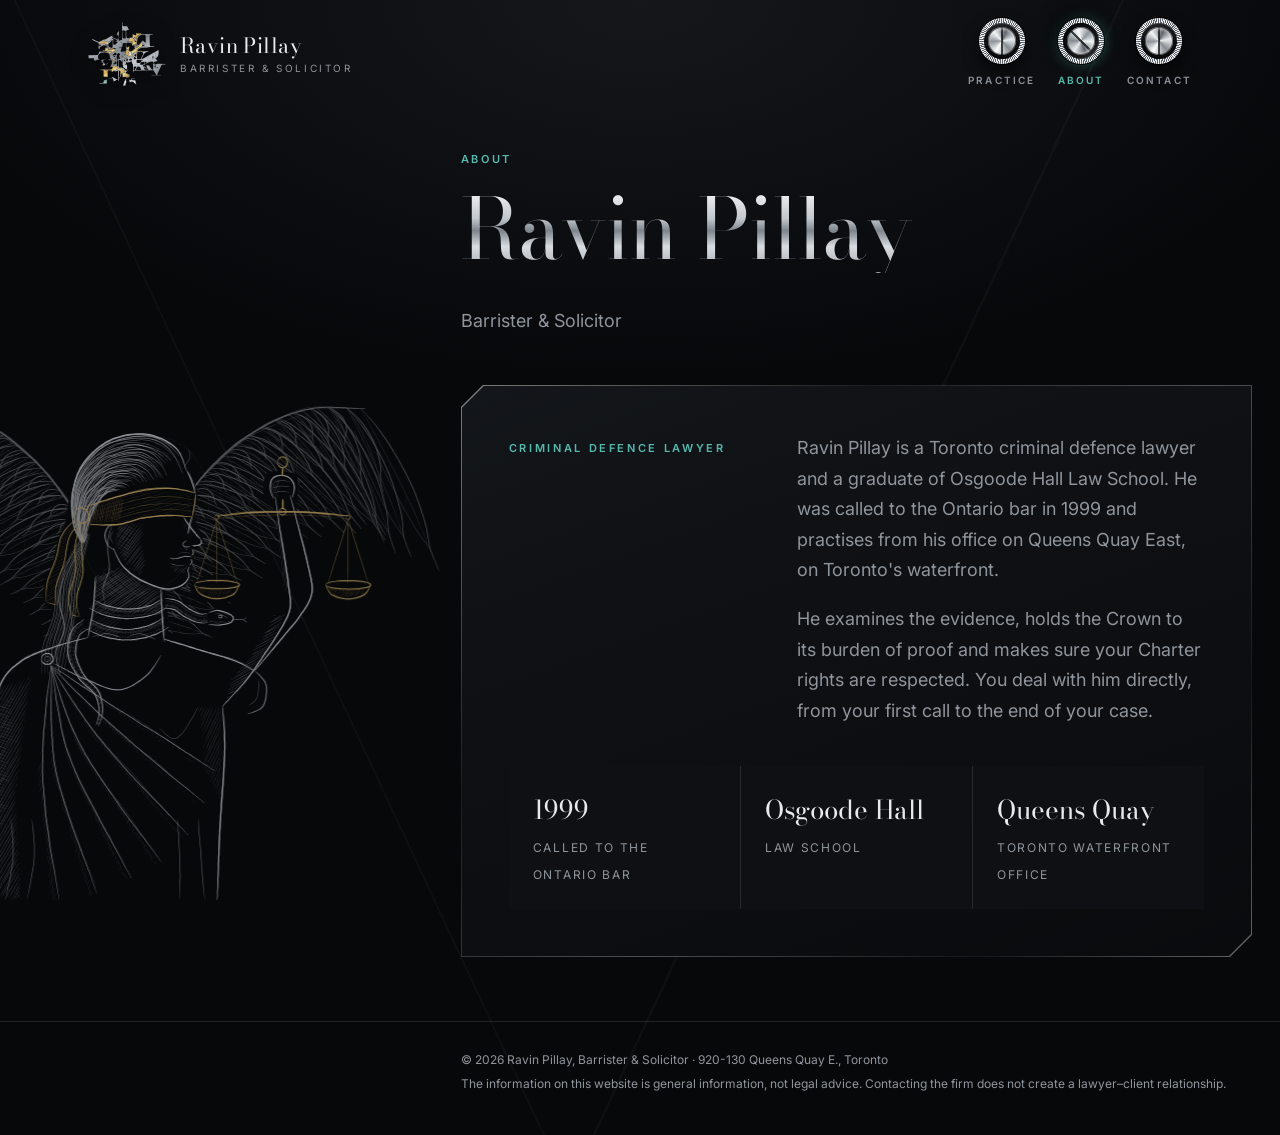
==== about.html @ de275553 "Always draw Lady Justice on arrival; refresh returns to home; no stale pages - Inner pages draw her " ====
<!doctype html>
<html lang="en">
<head>
  <meta charset="utf-8">
  <meta name="viewport" content="width=device-width, initial-scale=1">
  <title>About | Ravin Pillay Law</title>
  <meta name="description" content="Ravin Pillay is a Toronto criminal defence lawyer, called to the Ontario bar in 1999.">
  <meta name="theme-color" content="#07080a">
  <link rel="icon" href="assets/logo.svg" type="image/svg+xml">
  <link rel="preconnect" href="https://fonts.googleapis.com">
  <link rel="preconnect" href="https://fonts.gstatic.com" crossorigin>
  <link href="https://fonts.googleapis.com/css2?family=Bodoni+Moda:opsz,wght@6..96,400;6..96,500&family=Inter:wght@400;500;600&display=swap" rel="stylesheet">
  <link rel="stylesheet" href="assets/styles.css?v=2026-10-30m">
  <script>
    try {
      // Refreshing the browser always brings the visitor back to the home page
      // (a reload we trigger ourselves after the Back button is the exception).
      var nav = performance.getEntriesByType && performance.getEntriesByType('navigation')[0];
      var reloaded = nav ? nav.type === 'reload' : performance.navigation && performance.navigation.type === 1;
      var ours = sessionStorage.getItem('bfReload');
      sessionStorage.removeItem('bfReload');
      if (reloaded && !ours && !/(^|\/)(index\.html)?$/.test(location.pathname)) location.replace('index.html?v=2026-10-30m');
    } catch (e) {}
    // Which kind of page we came from, so Lady Justice knows whether to be re-drawn.
    try {
      var from = sessionStorage.getItem('navFrom');
      if (from) document.documentElement.classList.add('from-' + from);
      sessionStorage.removeItem('navFrom');
    } catch (e) {}
  </script>
</head>
<body>

  <header class="site-header">
    <div class="wrap">
      <a class="brand" href="index.html?v=2026-10-30m" aria-label="Ravin Pillay Law, home">
        <img src="assets/logo.svg" alt="" width="190" height="157">
        <span class="brand-text"><b>Ravin Pillay</b><small>Barrister &amp; Solicitor</small></span>
      </a>
      <nav class="knobs" aria-label="Main">
        <a class="knob" href="practice.html?v=2026-10-30m"><span class="dial" aria-hidden="true"></span><span class="knob-label">Practice</span></a>
        <a class="knob" href="about.html?v=2026-10-30m" aria-current="page"><span class="dial" aria-hidden="true"></span><span class="knob-label">About</span></a>
        <a class="knob" href="contact.html?v=2026-10-30m"><span class="dial" aria-hidden="true"></span><span class="knob-label">Contact</span></a>
      </nav>
    </div>
  </header>

  <div class="lady-side" data-lady-justice="side" aria-hidden="true"><img src="assets/lady-side.webp" alt="" width="1650" height="1500"></div>

  <main class="page">
    <div class="wrap">
      <div class="page-head">
        <p class="label">About</p>
        <h1 class="steel">Ravin Pillay</h1>
        <p class="lead">Barrister &amp; Solicitor</p>
      </div>
      <section class="panel">
        <div class="split">
          <p class="label" style="margin-top: 6px;">Criminal defence lawyer</p>
          <div>
            <p class="lead">Ravin Pillay is a Toronto criminal defence lawyer and a graduate of Osgoode Hall Law School. He was called to the Ontario bar in 1999 and practises from his office on Queens Quay East, on Toronto's waterfront.</p>
            <p class="lead">He examines the evidence, holds the Crown to its burden of proof and makes sure your Charter rights are respected. You deal with him directly, from your first call to the end of your case.</p>
          </div>
        </div>
        <div class="facts">
          <div><b>1999</b><span>Called to the Ontario bar</span></div>
          <div><b>Osgoode Hall</b><span>Law School</span></div>
          <div><b>Queens Quay</b><span>Toronto waterfront office</span></div>
        </div>
      </section>
    </div>
  </main>

  <footer class="site-foot">
    <div class="wrap">
      <p>&copy; 2026 Ravin Pillay, Barrister &amp; Solicitor &middot; 920-130 Queens Quay E., Toronto</p>
      <p>The information on this website is general information, not legal advice. Contacting the firm does not create a lawyer–client relationship.</p>
    </div>
  </footer>

  <script src="assets/site.js?v=2026-10-30m"></script>
  <script src="assets/lady-justice-data.js?v=2026-10-30m"></script>
  <script src="assets/lady-justice.js?v=2026-10-30m"></script>
</body>
</html>
---- assets/styles.css ----
/* Ravin Pillay Law: black glass, brushed steel and gold leaf, after the
   desk and wall pieces in the office. Gold is for metalwork only, never text. */
:root {
  --bg: #07080a;
  --glass: #0e1013;
  --text: #e7e9ec;
  --muted: #8f959c;
  --steel: #c9ced4;
  --line: rgba(201, 206, 212, .14);
  --gold: #d2b06a;
  --teal: #55b9ae;
  --clay: #c4704f;
  --cut: 22px;
  --max: 1160px;
}

* { box-sizing: border-box; }
html { background: var(--bg); }
html { scroll-behavior: smooth; }
body {
  margin: 0;
  min-height: 100vh;
  min-height: 100svh;
  display: flex;
  flex-direction: column;
  background:
    linear-gradient(115deg, transparent 0 62%, rgba(201, 206, 212, .035) 62% 62.15%, transparent 62.15%),
    linear-gradient(65deg, transparent 0 30%, rgba(201, 206, 212, .03) 30% 30.12%, transparent 30.12%),
    radial-gradient(ellipse 80% 60% at 50% 0%, #15171b 0%, var(--bg) 70%) fixed,
    var(--bg);
  color: var(--text);
  font: 400 16px/1.7 "Inter", system-ui, sans-serif;
  -webkit-font-smoothing: antialiased;
}
a { color: inherit; }
img { max-width: 100%; display: block; }
.wrap { max-width: var(--max); margin: 0 auto; padding: 0 28px; }

/* Brushed-steel headings */
.steel {
  font-family: "Bodoni Moda", "Didot", Georgia, serif;
  font-weight: 400;
  line-height: 1.05;
  letter-spacing: -.01em;
  margin: 0 0 .4em;
  background: linear-gradient(180deg, #fbfbfc 0%, #c3c8ce 38%, #7d848c 52%, #d9dde1 70%, #9ea4ab 100%);
  -webkit-background-clip: text;
  background-clip: text;
  color: transparent;
}
.label {
  font-size: 11px;
  font-weight: 600;
  letter-spacing: .24em;
  text-transform: uppercase;
  color: var(--teal);
  margin: 0 0 16px;
}
.muted { color: var(--muted); }

/* ---------- Header: logo left, knob navigation right */
.site-header {
  position: absolute;
  inset: 0 0 auto;
  z-index: 10;
}
.site-header .wrap {
  display: flex;
  align-items: center;
  justify-content: space-between;
  gap: 16px;
  padding-top: 18px;
  padding-bottom: 18px;
}
.brand { display: flex; align-items: center; gap: 14px; text-decoration: none; }
.brand img { height: 64px; width: auto; filter: drop-shadow(0 4px 10px rgba(0, 0, 0, .6)); }
.brand-text { display: flex; flex-direction: column; line-height: 1.2; }
.brand-text b { font-family: "Bodoni Moda", Georgia, serif; font-weight: 400; font-size: 21px; letter-spacing: .02em; }
.brand-text small { font-size: 10px; letter-spacing: .26em; text-transform: uppercase; color: var(--muted); margin-top: 4px; }

.knobs { display: flex; gap: 22px; }
.knob {
  display: flex;
  flex-direction: column;
  align-items: center;
  gap: 8px;
  text-decoration: none;
  -webkit-tap-highlight-color: transparent;
}
/* A machined knob seen from the front: knurled rim, black band, polished face with a cut groove. */
.dial {
  position: relative;
  width: 46px;
  height: 46px;
  border-radius: 50%;
  background: repeating-conic-gradient(#eef0f2 0deg 2.5deg, #5d636a 2.5deg 5deg);
  box-shadow: 0 8px 16px rgba(0, 0, 0, .65), 0 0 0 1px rgba(0, 0, 0, .8), inset 0 0 0 1px rgba(255, 255, 255, .25);
  transform: rotate(0deg);
  transition: transform .55s cubic-bezier(.4, 0, .2, 1), box-shadow .3s;
}
.dial::before {
  content: "";
  position: absolute;
  inset: 5px;
  border-radius: 50%;
  background: radial-gradient(circle at 50% 30%, #2a2d31, #08090a 70%);
  box-shadow: inset 0 1px 1px rgba(255, 255, 255, .2), inset 0 -1px 2px rgba(0, 0, 0, .8);
}
.dial::after {
  content: "";
  position: absolute;
  inset: 9px;
  border-radius: 50%;
  background:
    linear-gradient(90deg, transparent 46%, rgba(0, 0, 0, .7) 46% 54%, transparent 54%),
    conic-gradient(from 210deg, #fafbfc, #8e949a 16%, #f1f3f4 30%, #5f656b 48%, #e9ecee 64%, #858b91 80%, #fafbfc);
  box-shadow: inset 0 0 0 1px rgba(0, 0, 0, .55), inset 0 2px 3px rgba(255, 255, 255, .6);
}
.knob-label {
  font-size: 10px;
  font-weight: 600;
  letter-spacing: .22em;
  text-transform: uppercase;
  color: var(--muted);
  transition: color .3s;
}
/* Knobs always turn clockwise to switch on and back anticlockwise to switch off.
   Hover gives an unselected knob a small clockwise nudge; the selected one stays put. */
@media (hover: hover) {
  .knob:hover .dial { transform: rotate(30deg); }
  .knob:hover .knob-label { color: var(--text); }
}
.knob:focus-visible .dial { transform: rotate(30deg); }
.knob:focus-visible .knob-label { color: var(--text); }
.knob:focus-visible { outline: none; }
.knob:focus-visible .dial { box-shadow: 0 0 0 2px var(--bg), 0 0 0 3px var(--teal); }
.knob[aria-current="page"] .dial,
.knob[aria-current="page"]:hover .dial,
.knob[aria-current="page"]:focus-visible .dial {
  transform: rotate(135deg);
  animation: knob-on .8s cubic-bezier(.4, 0, .2, 1) backwards;
  box-shadow: 0 8px 16px rgba(0, 0, 0, .65), 0 0 0 1px rgba(0, 0, 0, .8), 0 0 14px rgba(85, 185, 174, .45);
}
.knob[aria-current="page"] .knob-label { color: var(--teal); }
/* arriving from a knob click: it was already turned on the previous page */
.knob-arrived .knob[aria-current="page"] .dial { animation: none; }
.knob.turning .dial { transform: rotate(135deg); }
.knob.releasing[aria-current] .dial { transform: rotate(0deg); animation: none; }
@keyframes knob-on { from { transform: rotate(0deg); } }
@media (prefers-reduced-motion: reduce) {
  .dial { transition: none; }
  .knob[aria-current="page"] .dial { animation: none; }
}

/* ---------- Home */
.home-hero {
  position: relative;
  height: 100vh;
  height: 100svh;
  min-height: 560px;
  overflow: hidden;
}
.art {
  position: absolute;
  left: 50%;
  bottom: 0;
  height: min(100%, 105vw);
  aspect-ratio: 1100 / 1000;
  transform: translateX(-55%); /* centre the figure, not the canvas */
  opacity: .9;
  pointer-events: none;
}
.art canvas, .art img { position: absolute; inset: 0; width: 100%; height: 100%; }
/* The rest of the statue continues below the opening view, drawn on scroll. */
.statue-lower { position: relative; overflow: hidden; }
.statue-lower .art-canvas { position: absolute; top: 0; opacity: .9; pointer-events: none; }
.inscription { margin: 0 auto; padding: 96px 24px; max-width: 640px; text-align: center; }
.inscription p {
  margin: 0;
  font-family: "Bodoni Moda", Georgia, serif;
  font-style: italic;
  font-size: 1.15em;
  line-height: 1.45;
  background: linear-gradient(180deg, #fbfbfc 0%, #c3c8ce 40%, #858c94 60%, #dfe2e5 100%);
  -webkit-background-clip: text;
  background-clip: text;
  color: transparent;
}
/* placed on the pedestal panel by the script; appears once the serpent is drawn */
.inscription.placed {
  position: absolute;
  margin: 0;
  padding: 0 5%;
  max-width: none;
  display: flex;
  align-items: center;
  justify-content: center;
  opacity: 0;
  filter: blur(6px);
  transition: opacity 1.8s ease, filter 1.8s ease;
}
.inscription.placed p { font-size: 1em; }
.inscription.shown { opacity: 1; filter: none; }
.home-foot {
  position: absolute;
  inset: auto 0 0;
  z-index: 2;
}
.home-foot .wrap {
  display: flex;
  justify-content: space-between;
  align-items: flex-end;
  gap: 16px;
  padding-bottom: 32px;
  font-size: 13px;
  color: var(--muted);
}
.home-foot .label { margin: 0; }
.home-foot a { text-decoration: none; border-bottom: 1px solid var(--clay); padding-bottom: 2px; color: var(--text); }

/* ---------- Inner pages */
/* Inner pages fill the screen: content centred in the space, footer at the bottom. */
.page {
  flex: 1;
  display: flex;
  flex-direction: column;
  justify-content: center;
  padding: 150px 0 64px;
}
.page > .wrap { width: 100%; }
.page-head { margin-bottom: 48px; max-width: 720px; }
.page-head h1 { font-size: clamp(44px, 7vw, 84px); }

/* Black-glass panel with chamfered corners, like the desk's angled faces */
.panel {
  position: relative;
  padding: 48px;
  background: linear-gradient(135deg, rgba(240, 242, 244, .5), rgba(120, 126, 133, .18) 30%, rgba(210, 214, 219, .35) 55%, rgba(110, 116, 123, .15) 80%, rgba(240, 242, 244, .4));
  clip-path: polygon(var(--cut) 0, 100% 0, 100% calc(100% - var(--cut)), calc(100% - var(--cut)) 100%, 0 100%, 0 var(--cut));
}
.panel::before {
  content: "";
  position: absolute;
  inset: 1px;
  background: linear-gradient(160deg, #13161a, var(--glass) 40%, #0a0b0d);
  clip-path: inherit;
}
.panel > * { position: relative; }
.panel + .panel { margin-top: 24px; }

.split { display: grid; grid-template-columns: 4fr 7fr; gap: 56px; }
.lead { font-size: 18px; color: var(--muted); margin: 0 0 1em; }
.lead:last-child { margin-bottom: 0; }

/* gold-leaf facet marker (decoration only) */
.facet { width: 10px; height: 10px; flex: none; background: linear-gradient(135deg, #f1dca3, var(--gold) 50%, #8f7136); clip-path: polygon(50% 0, 100% 50%, 50% 100%, 0 50%); }

.charges { list-style: none; margin: 0; padding: 0; display: grid; grid-template-columns: 1fr 1fr; column-gap: 48px; }
.charges li {
  display: flex;
  align-items: center;
  gap: 18px;
  padding: 20px 0;
  border-bottom: 1px solid var(--line);
  font-family: "Bodoni Moda", Georgia, serif;
  font-size: 24px;
}

.facts { display: grid; grid-template-columns: repeat(3, 1fr); gap: 1px; background: var(--line); margin-top: 40px; }
.facts div { background: var(--glass); padding: 22px 24px; }
.facts b { display: block; font-family: "Bodoni Moda", Georgia, serif; font-weight: 400; font-size: 26px; }
.facts span { font-size: 12px; letter-spacing: .14em; text-transform: uppercase; color: var(--muted); }

.contact-grid { display: grid; grid-template-columns: 1fr 1fr; gap: 1px; background: var(--line); }
.contact-grid > div { background: var(--glass); padding: 26px 28px; }
.contact-grid small { display: block; font-size: 11px; font-weight: 600; letter-spacing: .22em; text-transform: uppercase; color: var(--teal); margin-bottom: 6px; }
.contact-grid a { text-decoration: none; }
.contact-grid a:hover { color: var(--teal); }
.contact-grid .big { font-family: "Bodoni Moda", Georgia, serif; font-size: 26px; }
.note { margin-top: 28px; font-size: 14px; color: var(--muted); display: flex; gap: 14px; align-items: center; }
.note::before { content: ""; width: 28px; height: 1px; background: var(--clay); flex: none; }

.site-foot { border-top: 1px solid var(--line); padding: 28px 0 36px; font-size: 12px; color: var(--muted); }
.site-foot p { margin: 0 0 4px; }

@media (max-width: 860px) {
  .split, .contact-grid { grid-template-columns: 1fr; gap: 1px; }
  .split { gap: 28px; }
  .facts { grid-template-columns: 1fr; }
}
@media (max-width: 640px) {
  .wrap { padding: 0 16px; }
  .site-header .wrap { padding-top: 12px; padding-bottom: 12px; }
  .brand img { height: 48px; }
  .brand-text { display: none; }
  .knobs { gap: 14px; }
  .dial { width: 40px; height: 40px; }
  .knob-label { font-size: 9px; letter-spacing: .16em; }
  .art { height: min(100%, 160vw); }
  .home-foot .wrap { flex-direction: column; align-items: flex-start; padding-bottom: 24px; }
  .page { padding: 120px 0 48px; }
  .panel { padding: 28px 22px; }
  .charges { grid-template-columns: 1fr; }
  .charges li { font-size: 21px; padding: 16px 0; }
  .contact-grid .big { font-size: 18px; overflow-wrap: anywhere; }
}

/* ---------- Lady Justice on the inner pages: in her own column on the left,
   turned to face the content. Sized so she never slips behind the content:
   about a quarter of her drawing (the far wing) runs off the left edge. */
.lady-side {
  --h: min(88vh, 42vw);
  position: fixed;
  bottom: 0;
  left: calc(var(--h) * -0.26);
  height: var(--h);
  aspect-ratio: 1100 / 1000;
  transform: scaleX(-1);
  opacity: .7;
  pointer-events: none;
  z-index: 0;
}
.lady-side img, .lady-side canvas { position: absolute; inset: 0; width: 100%; height: 100%; max-width: none; }
.lady-side.sketching img { visibility: hidden; }
.page, .site-foot { position: relative; z-index: 1; }
@media (min-width: 700px) {
  .page > .wrap { width: auto; margin-left: max(36vw, 290px); max-width: 860px; padding-left: 0; padding-right: 28px; }
  .site-foot .wrap { margin-left: max(36vw, 290px); padding-left: 0; }
}
@media (min-width: 700px) and (max-width: 999px) {
  .lady-side { --h: min(70vh, 48vw); }
  .page > .wrap { margin-left: 37vw; }
  .site-foot .wrap { margin-left: 37vw; }
}
@media (max-width: 699px) {
  /* phones: she stands above the content instead of beside it */
  .lady-side { --h: 36vh; position: absolute; top: 70px; bottom: auto; left: 50%; transform: translateX(-50%) scaleX(-1); }
  .page { padding-top: calc(36vh + 70px); }
}

/* ---------- Page transitions
   The only motion between pages is Lady Justice: assets/site.js un-draws her on
   the page being left and the next page draws her afresh in her new place. */
/* her lower half (home page) fades while the top half un-draws */
.leaving .statue-lower { opacity: 0; transition: opacity .35s ease; }
/* the figure while she un-draws before a page change (drawn by assets/lady-justice.js) */
.turn-canvas { position: fixed; inset: 0; width: 100%; height: 100%; z-index: 6; pointer-events: none; }
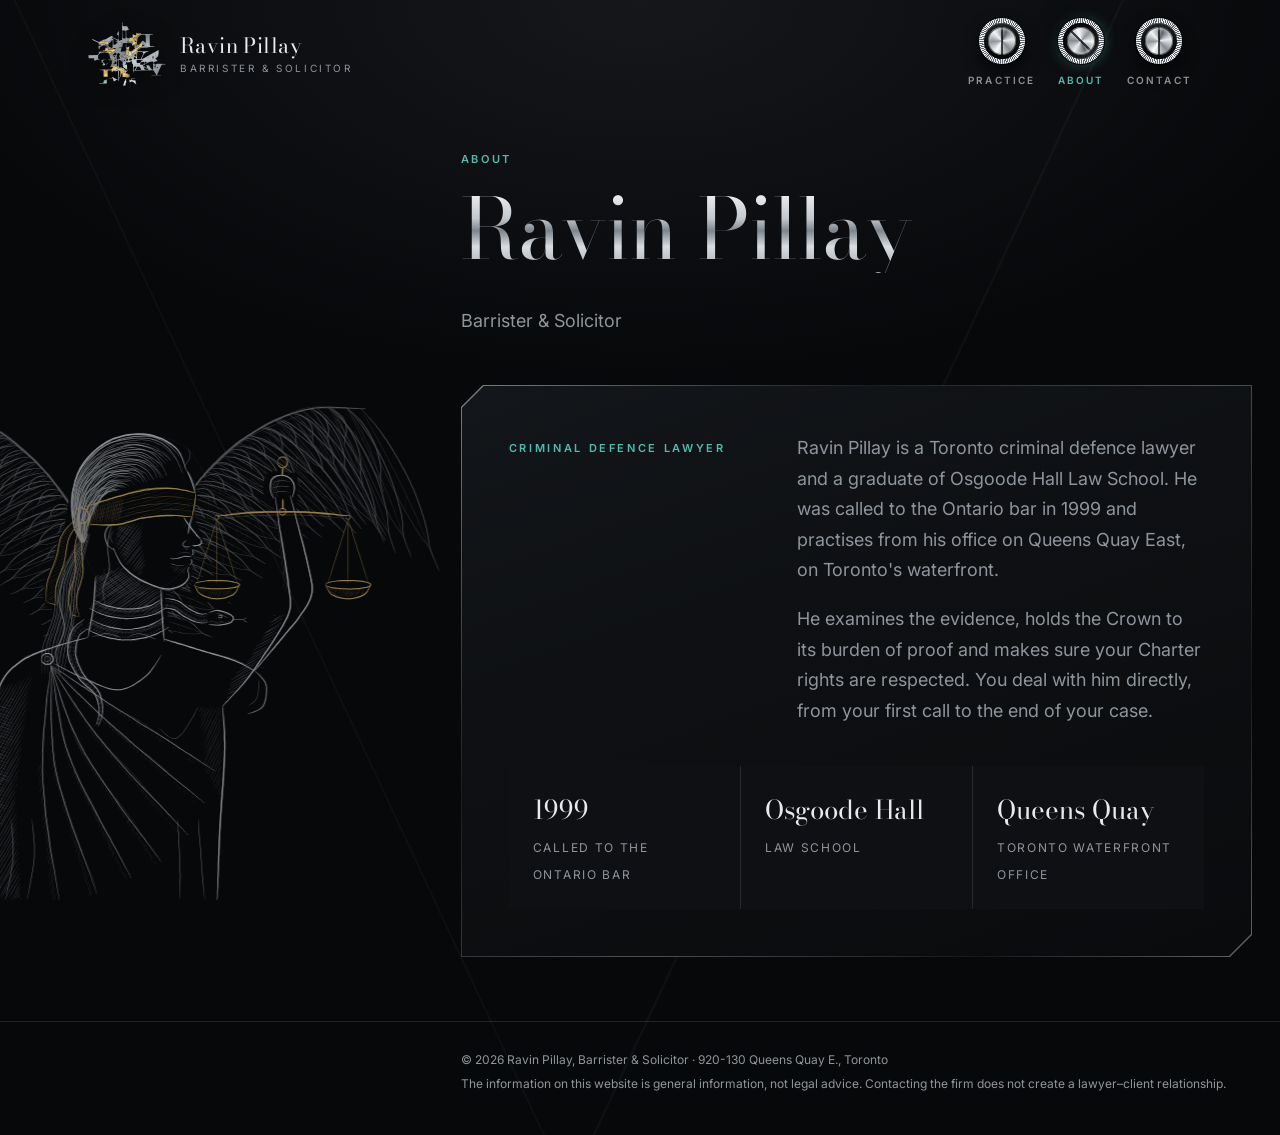
==== commit f6fcd036: "Type and un-type the text on the info pages Practice, About and Contact now type their text in when " ====
--- a/about.html
+++ b/about.html
@@ -10,7 +10,7 @@
   <link rel="preconnect" href="https://fonts.googleapis.com">
   <link rel="preconnect" href="https://fonts.gstatic.com" crossorigin>
   <link href="https://fonts.googleapis.com/css2?family=Bodoni+Moda:opsz,wght@6..96,400;6..96,500&family=Inter:wght@400;500;600&display=swap" rel="stylesheet">
-  <link rel="stylesheet" href="assets/styles.css?v=2026-10-30m">
+  <link rel="stylesheet" href="assets/styles.css?v=2026-10-30n">
   <script>
     try {
       // Refreshing the browser always brings the visitor back to the home page
@@ -19,8 +19,11 @@
       var reloaded = nav ? nav.type === 'reload' : performance.navigation && performance.navigation.type === 1;
       var ours = sessionStorage.getItem('bfReload');
       sessionStorage.removeItem('bfReload');
-      if (reloaded && !ours && !/(^|\/)(index\.html)?$/.test(location.pathname)) location.replace('index.html?v=2026-10-30m');
+      if (reloaded && !ours && !/(^|\/)(index\.html)?$/.test(location.pathname)) location.replace('index.html?v=2026-10-30n');
     } catch (e) {}
+    // Info pages: keep the text hidden until assets/type.js types it in.
+    if (!/is-home/.test(document.documentElement.className) && !matchMedia('(prefers-reduced-motion: reduce)').matches)
+      document.documentElement.classList.add('typing');
     // Which kind of page we came from, so Lady Justice knows whether to be re-drawn.
     try {
       var from = sessionStorage.getItem('navFrom');
@@ -33,14 +36,14 @@
 
   <header class="site-header">
     <div class="wrap">
-      <a class="brand" href="index.html?v=2026-10-30m" aria-label="Ravin Pillay Law, home">
+      <a class="brand" href="index.html?v=2026-10-30n" aria-label="Ravin Pillay Law, home">
         <img src="assets/logo.svg" alt="" width="190" height="157">
         <span class="brand-text"><b>Ravin Pillay</b><small>Barrister &amp; Solicitor</small></span>
       </a>
       <nav class="knobs" aria-label="Main">
-        <a class="knob" href="practice.html?v=2026-10-30m"><span class="dial" aria-hidden="true"></span><span class="knob-label">Practice</span></a>
-        <a class="knob" href="about.html?v=2026-10-30m" aria-current="page"><span class="dial" aria-hidden="true"></span><span class="knob-label">About</span></a>
-        <a class="knob" href="contact.html?v=2026-10-30m"><span class="dial" aria-hidden="true"></span><span class="knob-label">Contact</span></a>
+        <a class="knob" href="practice.html?v=2026-10-30n"><span class="dial" aria-hidden="true"></span><span class="knob-label">Practice</span></a>
+        <a class="knob" href="about.html?v=2026-10-30n" aria-current="page"><span class="dial" aria-hidden="true"></span><span class="knob-label">About</span></a>
+        <a class="knob" href="contact.html?v=2026-10-30n"><span class="dial" aria-hidden="true"></span><span class="knob-label">Contact</span></a>
       </nav>
     </div>
   </header>
@@ -78,8 +81,9 @@
     </div>
   </footer>
 
-  <script src="assets/site.js?v=2026-10-30m"></script>
-  <script src="assets/lady-justice-data.js?v=2026-10-30m"></script>
-  <script src="assets/lady-justice.js?v=2026-10-30m"></script>
+  <script src="assets/site.js?v=2026-10-30n"></script>
+  <script src="assets/type.js?v=2026-10-30n"></script>
+  <script src="assets/lady-justice-data.js?v=2026-10-30n"></script>
+  <script src="assets/lady-justice.js?v=2026-10-30n"></script>
 </body>
 </html>
--- a/assets/styles.css
+++ b/assets/styles.css
@@ -346,3 +346,9 @@
 /* the figure while she un-draws before a page change (drawn by assets/lady-justice.js) */
 .turn-canvas { position: fixed; inset: 0; width: 100%; height: 100%; z-index: 6; pointer-events: none; }
 
+
+/* ---------- Info pages: text types in and out (assets/type.js) */
+.type-ghost { visibility: hidden; }
+/* hidden until the script has prepared the typing; shown anyway if it never runs */
+.typing .page, .typing .site-foot { visibility: hidden; animation: show-anyway 0s 1.5s forwards; }
+@keyframes show-anyway { to { visibility: visible; } }
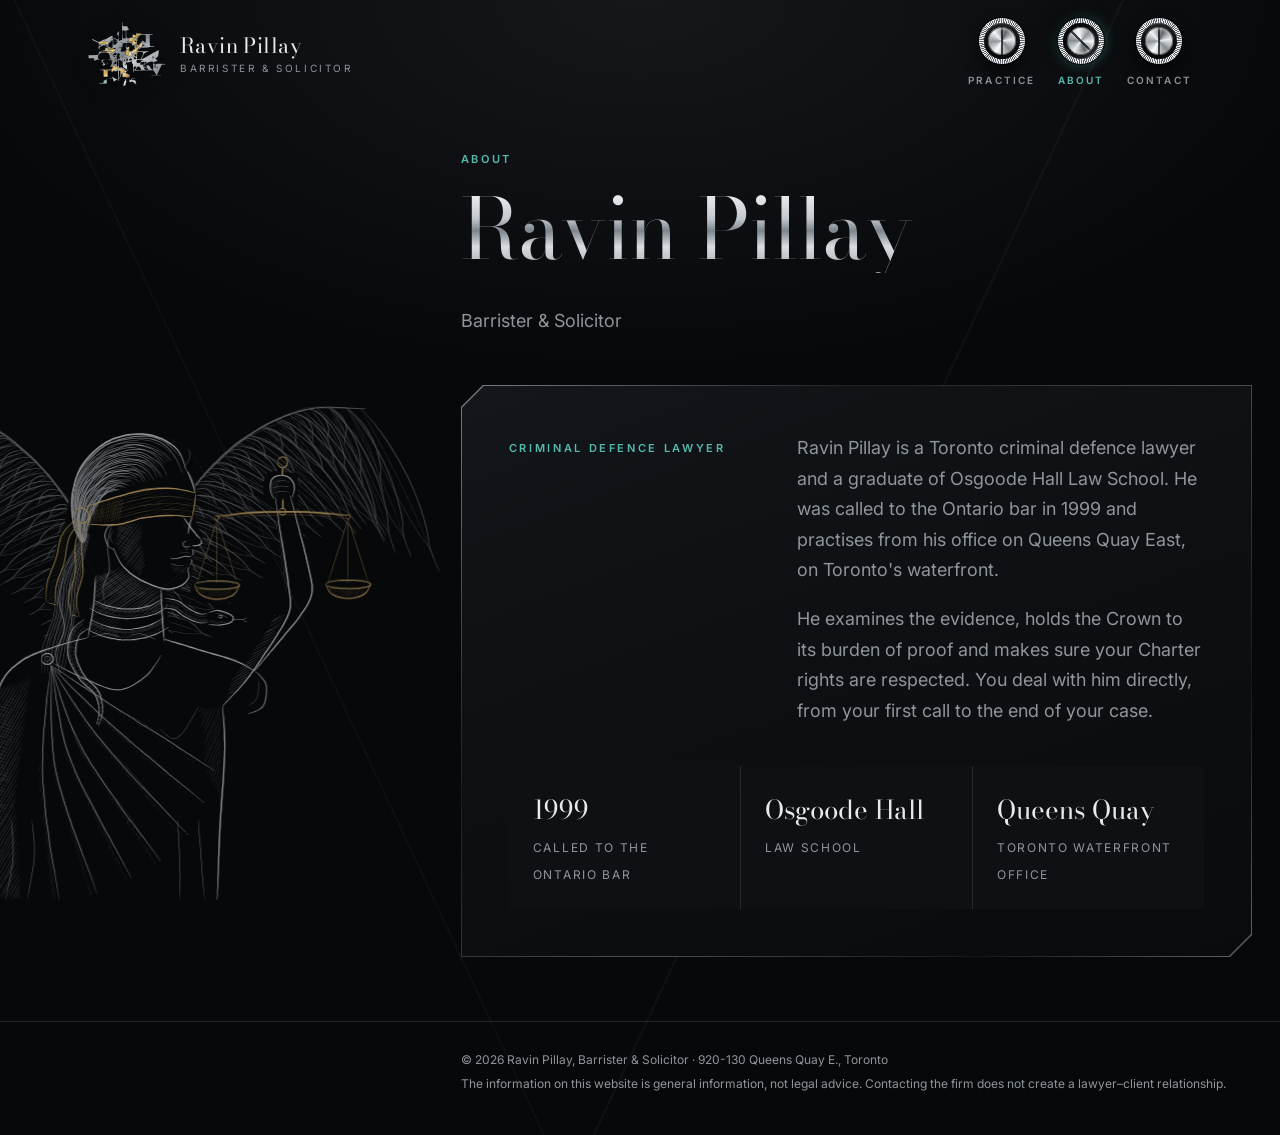
==== commit f9a30f15: "Change the pedestal inscription to Actus non facit reum nisi mens sit rea Co-Authored-By: Claude Opu" ====
--- a/about.html
+++ b/about.html
@@ -10,7 +10,7 @@
   <link rel="preconnect" href="https://fonts.googleapis.com">
   <link rel="preconnect" href="https://fonts.gstatic.com" crossorigin>
   <link href="https://fonts.googleapis.com/css2?family=Bodoni+Moda:opsz,wght@6..96,400;6..96,500&family=Inter:wght@400;500;600&display=swap" rel="stylesheet">
-  <link rel="stylesheet" href="assets/styles.css?v=2026-10-30n">
+  <link rel="stylesheet" href="assets/styles.css?v=2026-10-30p">
   <script>
     try {
       // Refreshing the browser always brings the visitor back to the home page
@@ -19,7 +19,7 @@
       var reloaded = nav ? nav.type === 'reload' : performance.navigation && performance.navigation.type === 1;
       var ours = sessionStorage.getItem('bfReload');
       sessionStorage.removeItem('bfReload');
-      if (reloaded && !ours && !/(^|\/)(index\.html)?$/.test(location.pathname)) location.replace('index.html?v=2026-10-30n');
+      if (reloaded && !ours && !/(^|\/)(index\.html)?$/.test(location.pathname)) location.replace('index.html?v=2026-10-30p');
     } catch (e) {}
     // Info pages: keep the text hidden until assets/type.js types it in.
     if (!/is-home/.test(document.documentElement.className) && !matchMedia('(prefers-reduced-motion: reduce)').matches)
@@ -36,14 +36,14 @@
 
   <header class="site-header">
     <div class="wrap">
-      <a class="brand" href="index.html?v=2026-10-30n" aria-label="Ravin Pillay Law, home">
+      <a class="brand" href="index.html?v=2026-10-30p" aria-label="Ravin Pillay Law, home">
         <img src="assets/logo.svg" alt="" width="190" height="157">
         <span class="brand-text"><b>Ravin Pillay</b><small>Barrister &amp; Solicitor</small></span>
       </a>
       <nav class="knobs" aria-label="Main">
-        <a class="knob" href="practice.html?v=2026-10-30n"><span class="dial" aria-hidden="true"></span><span class="knob-label">Practice</span></a>
-        <a class="knob" href="about.html?v=2026-10-30n" aria-current="page"><span class="dial" aria-hidden="true"></span><span class="knob-label">About</span></a>
-        <a class="knob" href="contact.html?v=2026-10-30n"><span class="dial" aria-hidden="true"></span><span class="knob-label">Contact</span></a>
+        <a class="knob" href="practice.html?v=2026-10-30p"><span class="dial" aria-hidden="true"></span><span class="knob-label">Practice</span></a>
+        <a class="knob" href="about.html?v=2026-10-30p" aria-current="page"><span class="dial" aria-hidden="true"></span><span class="knob-label">About</span></a>
+        <a class="knob" href="contact.html?v=2026-10-30p"><span class="dial" aria-hidden="true"></span><span class="knob-label">Contact</span></a>
       </nav>
     </div>
   </header>
@@ -81,9 +81,9 @@
     </div>
   </footer>
 
-  <script src="assets/site.js?v=2026-10-30n"></script>
-  <script src="assets/type.js?v=2026-10-30n"></script>
-  <script src="assets/lady-justice-data.js?v=2026-10-30n"></script>
-  <script src="assets/lady-justice.js?v=2026-10-30n"></script>
+  <script src="assets/site.js?v=2026-10-30p"></script>
+  <script src="assets/type.js?v=2026-10-30p"></script>
+  <script src="assets/lady-justice-data.js?v=2026-10-30p"></script>
+  <script src="assets/lady-justice.js?v=2026-10-30p"></script>
 </body>
 </html>
--- a/assets/styles.css
+++ b/assets/styles.css
@@ -199,7 +199,7 @@
   filter: blur(6px);
   transition: opacity 1.8s ease, filter 1.8s ease;
 }
-.inscription.placed p { font-size: 1em; }
+.inscription.placed p { font-size: 1.4em; text-wrap: balance; }  /* short maxim: engrave it larger, lines evened out */
 .inscription.shown { opacity: 1; filter: none; }
 .home-foot {
   position: absolute;
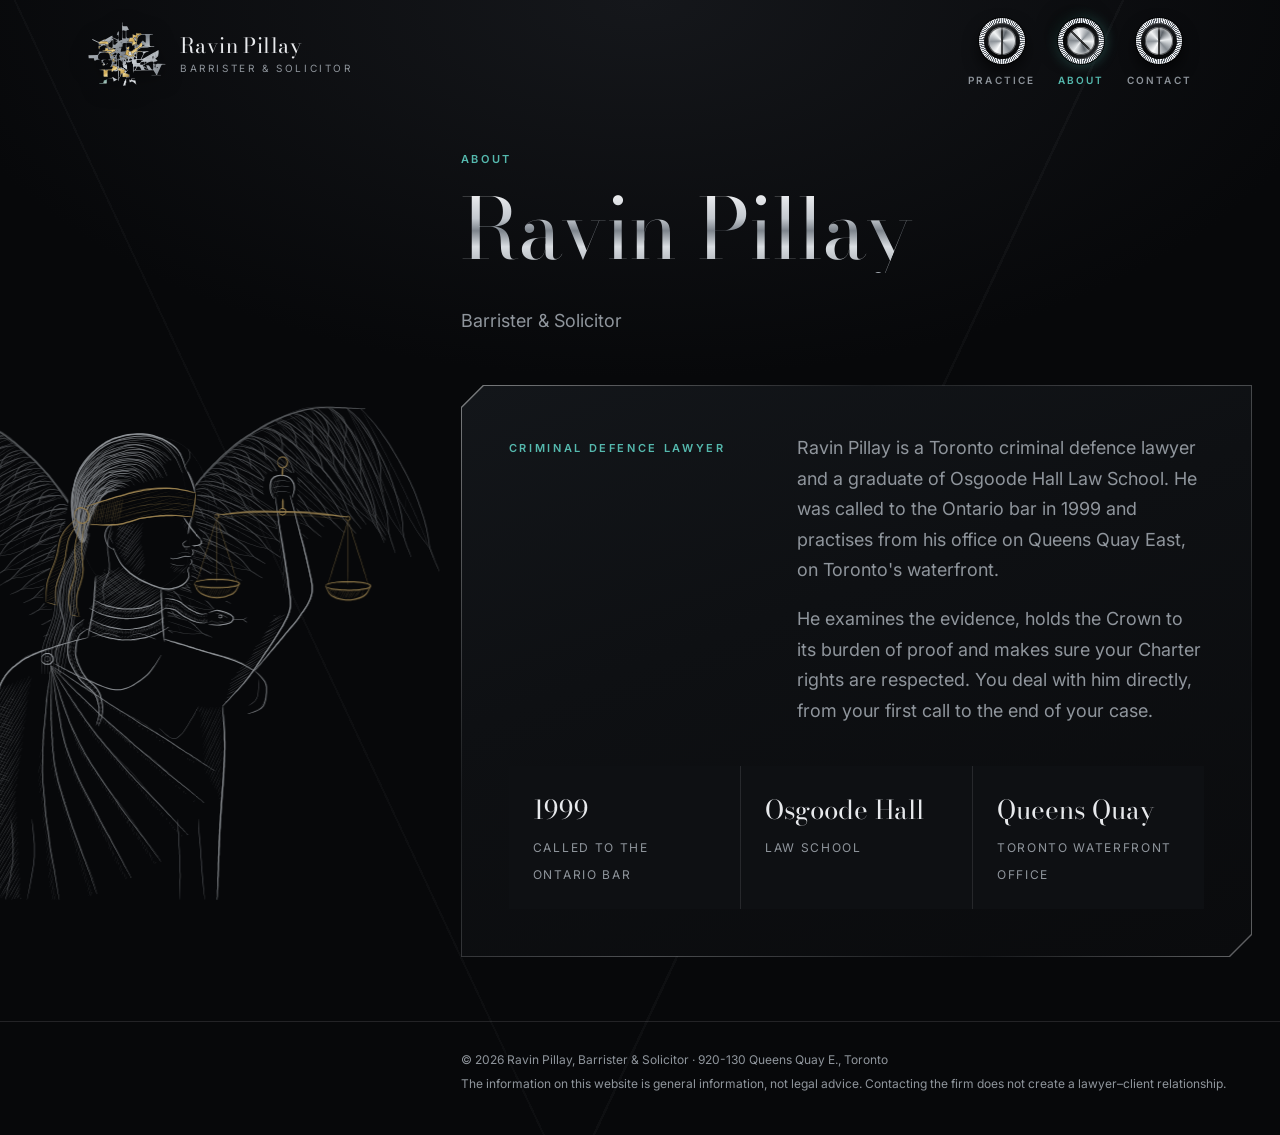
==== commit 66a0a1c5: "Tap the inscription to fade to its English translation in gold The pedestal inscription is now a but" ====
--- a/about.html
+++ b/about.html
@@ -10,7 +10,7 @@
   <link rel="preconnect" href="https://fonts.googleapis.com">
   <link rel="preconnect" href="https://fonts.gstatic.com" crossorigin>
   <link href="https://fonts.googleapis.com/css2?family=Bodoni+Moda:opsz,wght@6..96,400;6..96,500&family=Inter:wght@400;500;600&display=swap" rel="stylesheet">
-  <link rel="stylesheet" href="assets/styles.css?v=2026-10-30p">
+  <link rel="stylesheet" href="assets/styles.css?v=2026-10-30q">
   <script>
     try {
       // Refreshing the browser always brings the visitor back to the home page
@@ -19,7 +19,7 @@
       var reloaded = nav ? nav.type === 'reload' : performance.navigation && performance.navigation.type === 1;
       var ours = sessionStorage.getItem('bfReload');
       sessionStorage.removeItem('bfReload');
-      if (reloaded && !ours && !/(^|\/)(index\.html)?$/.test(location.pathname)) location.replace('index.html?v=2026-10-30p');
+      if (reloaded && !ours && !/(^|\/)(index\.html)?$/.test(location.pathname)) location.replace('index.html?v=2026-10-30q');
     } catch (e) {}
     // Info pages: keep the text hidden until assets/type.js types it in.
     if (!/is-home/.test(document.documentElement.className) && !matchMedia('(prefers-reduced-motion: reduce)').matches)
@@ -36,14 +36,14 @@
 
   <header class="site-header">
     <div class="wrap">
-      <a class="brand" href="index.html?v=2026-10-30p" aria-label="Ravin Pillay Law, home">
+      <a class="brand" href="index.html?v=2026-10-30q" aria-label="Ravin Pillay Law, home">
         <img src="assets/logo.svg" alt="" width="190" height="157">
         <span class="brand-text"><b>Ravin Pillay</b><small>Barrister &amp; Solicitor</small></span>
       </a>
       <nav class="knobs" aria-label="Main">
-        <a class="knob" href="practice.html?v=2026-10-30p"><span class="dial" aria-hidden="true"></span><span class="knob-label">Practice</span></a>
-        <a class="knob" href="about.html?v=2026-10-30p" aria-current="page"><span class="dial" aria-hidden="true"></span><span class="knob-label">About</span></a>
-        <a class="knob" href="contact.html?v=2026-10-30p"><span class="dial" aria-hidden="true"></span><span class="knob-label">Contact</span></a>
+        <a class="knob" href="practice.html?v=2026-10-30q"><span class="dial" aria-hidden="true"></span><span class="knob-label">Practice</span></a>
+        <a class="knob" href="about.html?v=2026-10-30q" aria-current="page"><span class="dial" aria-hidden="true"></span><span class="knob-label">About</span></a>
+        <a class="knob" href="contact.html?v=2026-10-30q"><span class="dial" aria-hidden="true"></span><span class="knob-label">Contact</span></a>
       </nav>
     </div>
   </header>
@@ -81,9 +81,9 @@
     </div>
   </footer>
 
-  <script src="assets/site.js?v=2026-10-30p"></script>
-  <script src="assets/type.js?v=2026-10-30p"></script>
-  <script src="assets/lady-justice-data.js?v=2026-10-30p"></script>
-  <script src="assets/lady-justice.js?v=2026-10-30p"></script>
+  <script src="assets/site.js?v=2026-10-30q"></script>
+  <script src="assets/type.js?v=2026-10-30q"></script>
+  <script src="assets/lady-justice-data.js?v=2026-10-30q"></script>
+  <script src="assets/lady-justice.js?v=2026-10-30q"></script>
 </body>
 </html>
--- a/assets/styles.css
+++ b/assets/styles.css
@@ -175,17 +175,43 @@
 .statue-lower { position: relative; overflow: hidden; }
 .statue-lower .art-canvas { position: absolute; top: 0; opacity: .9; pointer-events: none; }
 .inscription { margin: 0 auto; padding: 96px 24px; max-width: 640px; text-align: center; }
-.inscription p {
+/* the inscription is a button: tap it to fade between the Latin and its English translation */
+.inscription-toggle {
+  display: grid;
+  width: 100%;
   margin: 0;
+  padding: 0;
+  border: 0;
+  background: none;
+  font: inherit;
+  text-align: center;
+  cursor: pointer;
+  -webkit-tap-highlight-color: transparent;
+}
+.inscription-toggle:focus-visible { outline: 1px solid var(--teal); outline-offset: 6px; }
+.inscription .latin, .inscription .english {
+  grid-area: 1 / 1;                 /* both in the same spot, so nothing moves */
+  align-self: center;
   font-family: "Bodoni Moda", Georgia, serif;
   font-style: italic;
   font-size: 1.15em;
   line-height: 1.45;
-  background: linear-gradient(180deg, #fbfbfc 0%, #c3c8ce 40%, #858c94 60%, #dfe2e5 100%);
+  text-wrap: balance;
   -webkit-background-clip: text;
   background-clip: text;
   color: transparent;
-}
+  transition: opacity .9s ease, filter .9s ease;
+}
+.inscription .latin { background-image: linear-gradient(180deg, #fbfbfc 0%, #c3c8ce 40%, #858c94 60%, #dfe2e5 100%); }
+/* the English reads in gold leaf (the one place text is gold, by request) */
+.inscription .english {
+  background-image: linear-gradient(180deg, #f6e6b0 0%, #d6b264 45%, #a8843d 62%, #ecd48f 100%);
+  font-size: .95em;
+  opacity: 0;
+  filter: blur(4px);
+}
+.inscription.translated .latin { opacity: 0; filter: blur(4px); }
+.inscription.translated .english { opacity: 1; filter: none; }
 /* placed on the pedestal panel by the script; appears once the serpent is drawn */
 .inscription.placed {
   position: absolute;
@@ -197,10 +223,12 @@
   justify-content: center;
   opacity: 0;
   filter: blur(6px);
+  pointer-events: none;
   transition: opacity 1.8s ease, filter 1.8s ease;
 }
-.inscription.placed p { font-size: 1.4em; text-wrap: balance; }  /* short maxim: engrave it larger, lines evened out */
-.inscription.shown { opacity: 1; filter: none; }
+.inscription.placed .latin { font-size: 1.4em; }      /* short maxim: engrave it larger */
+.inscription.placed .english { font-size: 1.05em; }
+.inscription.shown { opacity: 1; filter: none; pointer-events: auto; }
 .home-foot {
   position: absolute;
   inset: auto 0 0;
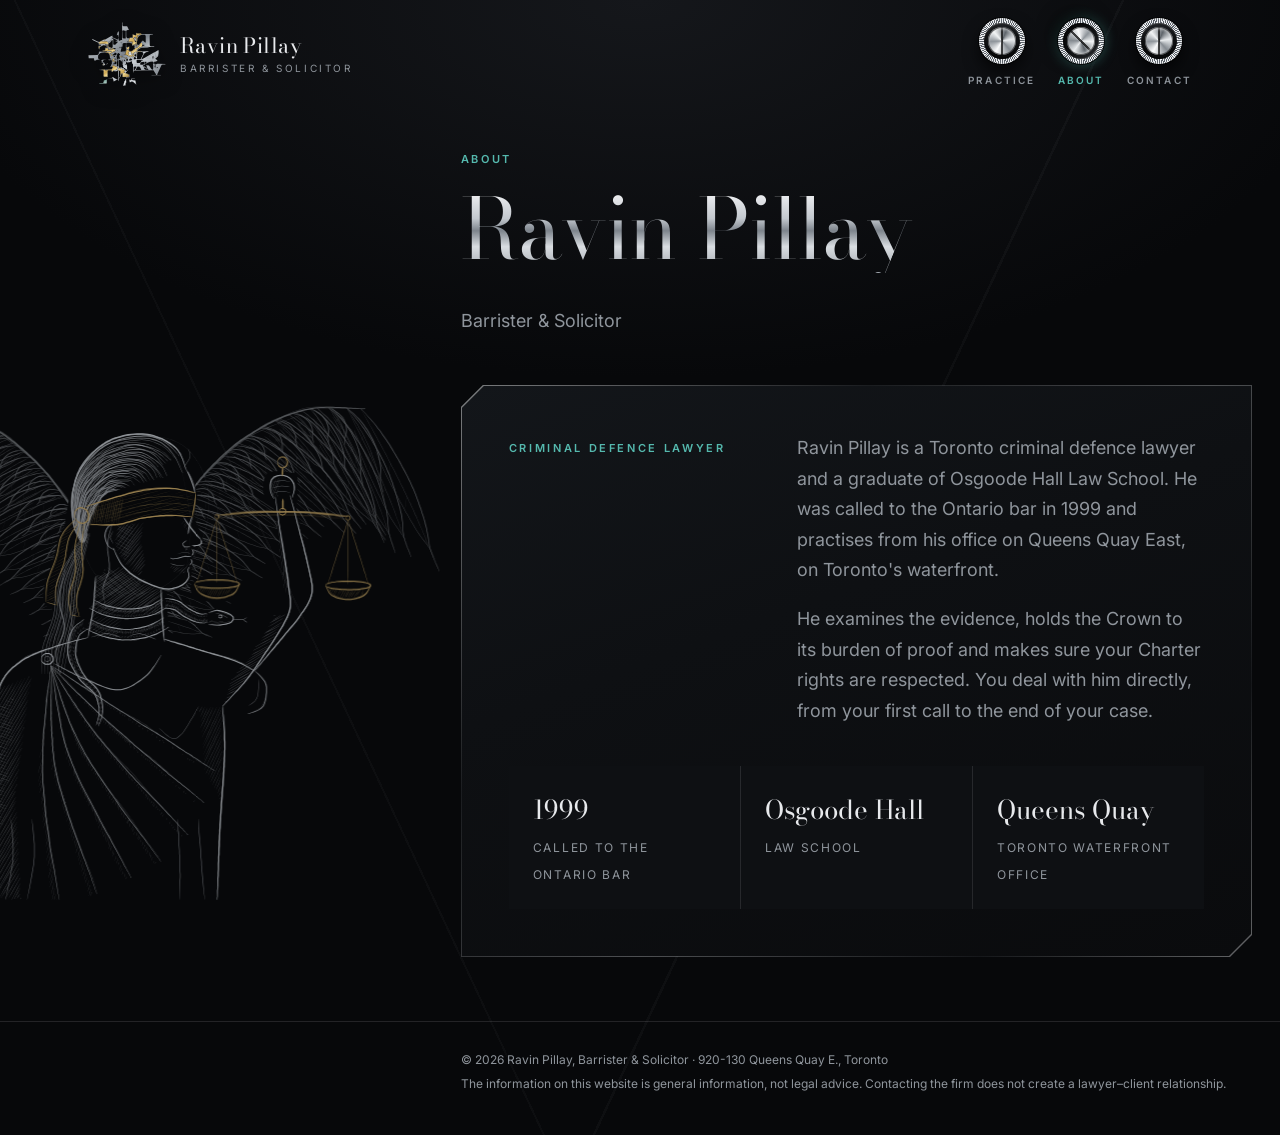
==== commit d49eff5e: "Inscription glows gold and re-types between Latin and English Tapping the inscription makes the word" ====
--- a/about.html
+++ b/about.html
@@ -10,7 +10,7 @@
   <link rel="preconnect" href="https://fonts.googleapis.com">
   <link rel="preconnect" href="https://fonts.gstatic.com" crossorigin>
   <link href="https://fonts.googleapis.com/css2?family=Bodoni+Moda:opsz,wght@6..96,400;6..96,500&family=Inter:wght@400;500;600&display=swap" rel="stylesheet">
-  <link rel="stylesheet" href="assets/styles.css?v=2026-10-30q">
+  <link rel="stylesheet" href="assets/styles.css?v=2026-10-30r">
   <script>
     try {
       // Refreshing the browser always brings the visitor back to the home page
@@ -19,7 +19,7 @@
       var reloaded = nav ? nav.type === 'reload' : performance.navigation && performance.navigation.type === 1;
       var ours = sessionStorage.getItem('bfReload');
       sessionStorage.removeItem('bfReload');
-      if (reloaded && !ours && !/(^|\/)(index\.html)?$/.test(location.pathname)) location.replace('index.html?v=2026-10-30q');
+      if (reloaded && !ours && !/(^|\/)(index\.html)?$/.test(location.pathname)) location.replace('index.html?v=2026-10-30r');
     } catch (e) {}
     // Info pages: keep the text hidden until assets/type.js types it in.
     if (!/is-home/.test(document.documentElement.className) && !matchMedia('(prefers-reduced-motion: reduce)').matches)
@@ -36,14 +36,14 @@
 
   <header class="site-header">
     <div class="wrap">
-      <a class="brand" href="index.html?v=2026-10-30q" aria-label="Ravin Pillay Law, home">
+      <a class="brand" href="index.html?v=2026-10-30r" aria-label="Ravin Pillay Law, home">
         <img src="assets/logo.svg" alt="" width="190" height="157">
         <span class="brand-text"><b>Ravin Pillay</b><small>Barrister &amp; Solicitor</small></span>
       </a>
       <nav class="knobs" aria-label="Main">
-        <a class="knob" href="practice.html?v=2026-10-30q"><span class="dial" aria-hidden="true"></span><span class="knob-label">Practice</span></a>
-        <a class="knob" href="about.html?v=2026-10-30q" aria-current="page"><span class="dial" aria-hidden="true"></span><span class="knob-label">About</span></a>
-        <a class="knob" href="contact.html?v=2026-10-30q"><span class="dial" aria-hidden="true"></span><span class="knob-label">Contact</span></a>
+        <a class="knob" href="practice.html?v=2026-10-30r"><span class="dial" aria-hidden="true"></span><span class="knob-label">Practice</span></a>
+        <a class="knob" href="about.html?v=2026-10-30r" aria-current="page"><span class="dial" aria-hidden="true"></span><span class="knob-label">About</span></a>
+        <a class="knob" href="contact.html?v=2026-10-30r"><span class="dial" aria-hidden="true"></span><span class="knob-label">Contact</span></a>
       </nav>
     </div>
   </header>
@@ -81,9 +81,9 @@
     </div>
   </footer>
 
-  <script src="assets/site.js?v=2026-10-30q"></script>
-  <script src="assets/type.js?v=2026-10-30q"></script>
-  <script src="assets/lady-justice-data.js?v=2026-10-30q"></script>
-  <script src="assets/lady-justice.js?v=2026-10-30q"></script>
+  <script src="assets/site.js?v=2026-10-30r"></script>
+  <script src="assets/type.js?v=2026-10-30r"></script>
+  <script src="assets/lady-justice-data.js?v=2026-10-30r"></script>
+  <script src="assets/lady-justice.js?v=2026-10-30r"></script>
 </body>
 </html>
--- a/assets/styles.css
+++ b/assets/styles.css
@@ -189,29 +189,25 @@
   -webkit-tap-highlight-color: transparent;
 }
 .inscription-toggle:focus-visible { outline: 1px solid var(--teal); outline-offset: 6px; }
-.inscription .latin, .inscription .english {
-  grid-area: 1 / 1;                 /* both in the same spot, so nothing moves */
-  align-self: center;
+.inscription .words {
   font-family: "Bodoni Moda", Georgia, serif;
   font-style: italic;
   font-size: 1.15em;
   line-height: 1.45;
+  min-height: 1.45em;
   text-wrap: balance;
+  background-image: linear-gradient(180deg, #fbfbfc 0%, #c3c8ce 40%, #858c94 60%, #dfe2e5 100%);
   -webkit-background-clip: text;
   background-clip: text;
   color: transparent;
-  transition: opacity .9s ease, filter .9s ease;
-}
-.inscription .latin { background-image: linear-gradient(180deg, #fbfbfc 0%, #c3c8ce 40%, #858c94 60%, #dfe2e5 100%); }
-/* the English reads in gold leaf (the one place text is gold, by request) */
-.inscription .english {
-  background-image: linear-gradient(180deg, #f6e6b0 0%, #d6b264 45%, #a8843d 62%, #ecd48f 100%);
-  font-size: .95em;
-  opacity: 0;
-  filter: blur(4px);
-}
-.inscription.translated .latin { opacity: 0; filter: blur(4px); }
-.inscription.translated .english { opacity: 1; filter: none; }
+  transition: filter .45s ease;
+}
+/* tapped: the words glow, are re-typed in the other language, then the glow settles.
+   The English reads in gold leaf (the one place text is gold, by request). */
+.inscription.gold .words { background-image: linear-gradient(180deg, #f8e9b6 0%, #d8b466 45%, #ad8840 62%, #eed690 100%); }
+.inscription.glow .words {
+  filter: drop-shadow(0 0 5px rgba(244, 212, 130, .9)) drop-shadow(0 0 16px rgba(214, 178, 100, .6));
+}
 /* placed on the pedestal panel by the script; appears once the serpent is drawn */
 .inscription.placed {
   position: absolute;
@@ -226,8 +222,8 @@
   pointer-events: none;
   transition: opacity 1.8s ease, filter 1.8s ease;
 }
-.inscription.placed .latin { font-size: 1.4em; }      /* short maxim: engrave it larger */
-.inscription.placed .english { font-size: 1.05em; }
+.inscription.placed .words { font-size: 1.4em; }      /* short maxim: engrave it larger */
+.inscription.placed.english .words { font-size: 1.05em; }
 .inscription.shown { opacity: 1; filter: none; pointer-events: auto; }
 .home-foot {
   position: absolute;
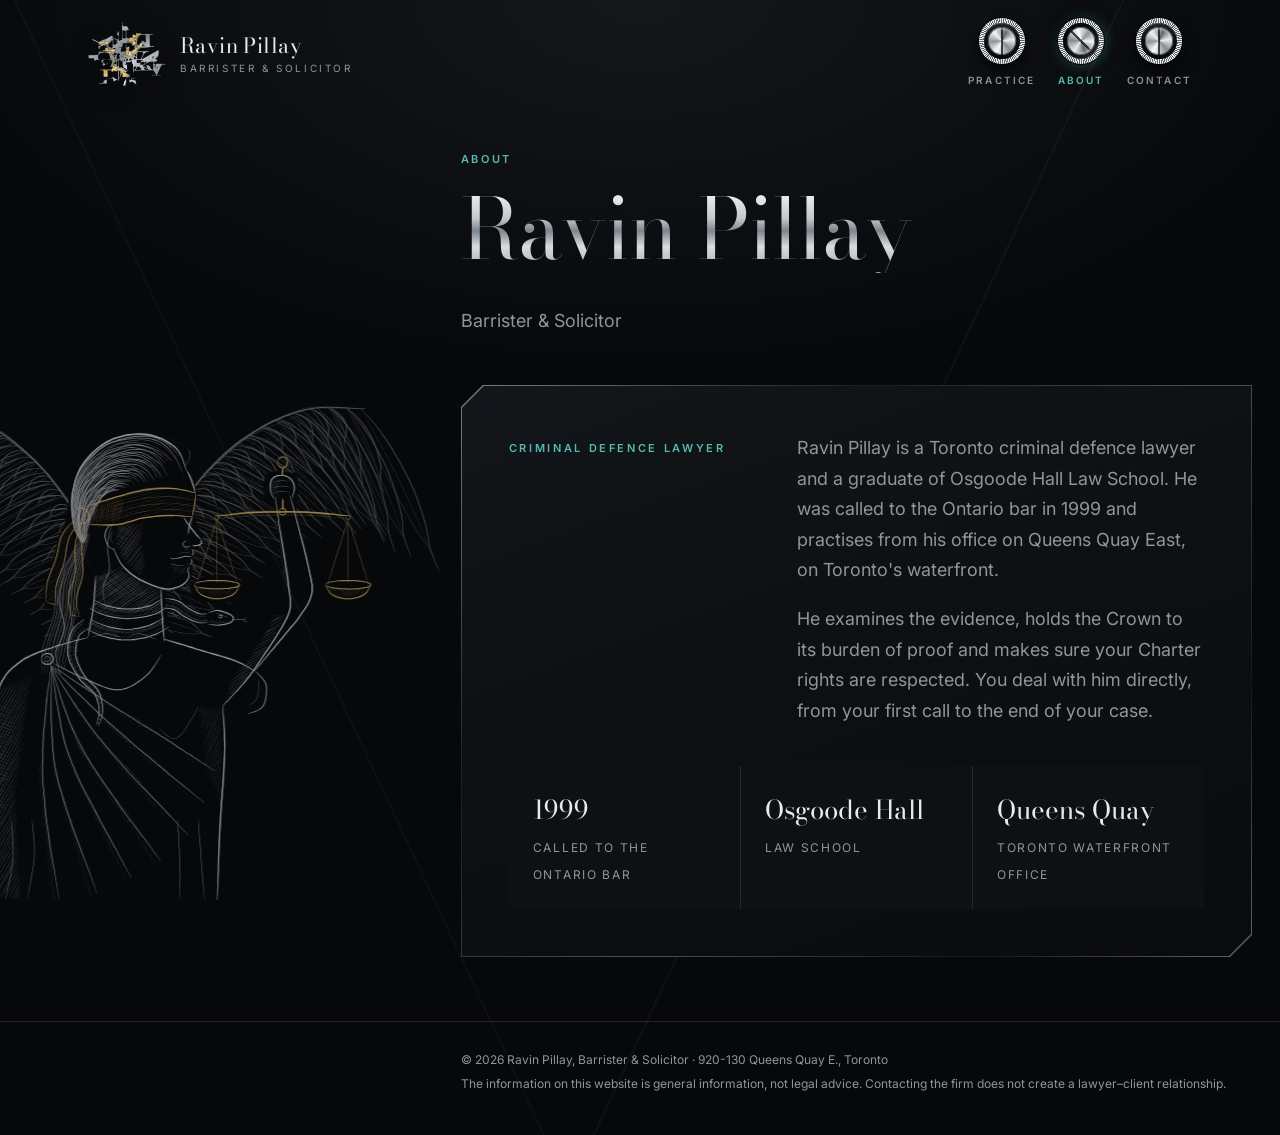
==== commit 14ae9cb6: "Inscription glows gold and fades to the other language, then settles Replace the re-typing: tapping " ====
--- a/about.html
+++ b/about.html
@@ -10,7 +10,7 @@
   <link rel="preconnect" href="https://fonts.googleapis.com">
   <link rel="preconnect" href="https://fonts.gstatic.com" crossorigin>
   <link href="https://fonts.googleapis.com/css2?family=Bodoni+Moda:opsz,wght@6..96,400;6..96,500&family=Inter:wght@400;500;600&display=swap" rel="stylesheet">
-  <link rel="stylesheet" href="assets/styles.css?v=2026-10-30r">
+  <link rel="stylesheet" href="assets/styles.css?v=2026-10-30s">
   <script>
     try {
       // Refreshing the browser always brings the visitor back to the home page
@@ -19,7 +19,7 @@
       var reloaded = nav ? nav.type === 'reload' : performance.navigation && performance.navigation.type === 1;
       var ours = sessionStorage.getItem('bfReload');
       sessionStorage.removeItem('bfReload');
-      if (reloaded && !ours && !/(^|\/)(index\.html)?$/.test(location.pathname)) location.replace('index.html?v=2026-10-30r');
+      if (reloaded && !ours && !/(^|\/)(index\.html)?$/.test(location.pathname)) location.replace('index.html?v=2026-10-30s');
     } catch (e) {}
     // Info pages: keep the text hidden until assets/type.js types it in.
     if (!/is-home/.test(document.documentElement.className) && !matchMedia('(prefers-reduced-motion: reduce)').matches)
@@ -36,14 +36,14 @@
 
   <header class="site-header">
     <div class="wrap">
-      <a class="brand" href="index.html?v=2026-10-30r" aria-label="Ravin Pillay Law, home">
+      <a class="brand" href="index.html?v=2026-10-30s" aria-label="Ravin Pillay Law, home">
         <img src="assets/logo.svg" alt="" width="190" height="157">
         <span class="brand-text"><b>Ravin Pillay</b><small>Barrister &amp; Solicitor</small></span>
       </a>
       <nav class="knobs" aria-label="Main">
-        <a class="knob" href="practice.html?v=2026-10-30r"><span class="dial" aria-hidden="true"></span><span class="knob-label">Practice</span></a>
-        <a class="knob" href="about.html?v=2026-10-30r" aria-current="page"><span class="dial" aria-hidden="true"></span><span class="knob-label">About</span></a>
-        <a class="knob" href="contact.html?v=2026-10-30r"><span class="dial" aria-hidden="true"></span><span class="knob-label">Contact</span></a>
+        <a class="knob" href="practice.html?v=2026-10-30s"><span class="dial" aria-hidden="true"></span><span class="knob-label">Practice</span></a>
+        <a class="knob" href="about.html?v=2026-10-30s" aria-current="page"><span class="dial" aria-hidden="true"></span><span class="knob-label">About</span></a>
+        <a class="knob" href="contact.html?v=2026-10-30s"><span class="dial" aria-hidden="true"></span><span class="knob-label">Contact</span></a>
       </nav>
     </div>
   </header>
@@ -81,9 +81,9 @@
     </div>
   </footer>
 
-  <script src="assets/site.js?v=2026-10-30r"></script>
-  <script src="assets/type.js?v=2026-10-30r"></script>
-  <script src="assets/lady-justice-data.js?v=2026-10-30r"></script>
-  <script src="assets/lady-justice.js?v=2026-10-30r"></script>
+  <script src="assets/site.js?v=2026-10-30s"></script>
+  <script src="assets/type.js?v=2026-10-30s"></script>
+  <script src="assets/lady-justice-data.js?v=2026-10-30s"></script>
+  <script src="assets/lady-justice.js?v=2026-10-30s"></script>
 </body>
 </html>
--- a/assets/styles.css
+++ b/assets/styles.css
@@ -189,25 +189,37 @@
   -webkit-tap-highlight-color: transparent;
 }
 .inscription-toggle:focus-visible { outline: 1px solid var(--teal); outline-offset: 6px; }
+/* Tapped: the words glow gold, fade over to the other language, then the glow
+   settles back to steel. Gold shows only while glowing. Each language has a steel
+   and a gold copy stacked, so the colour change itself can fade. */
 .inscription .words {
+  grid-area: 1 / 1;                 /* both languages in the same spot, so nothing moves */
+  align-self: center;
+  display: grid;
   font-family: "Bodoni Moda", Georgia, serif;
   font-style: italic;
   font-size: 1.15em;
   line-height: 1.45;
-  min-height: 1.45em;
   text-wrap: balance;
-  background-image: linear-gradient(180deg, #fbfbfc 0%, #c3c8ce 40%, #858c94 60%, #dfe2e5 100%);
+  transition: opacity .7s ease, filter .45s ease;
+}
+.inscription .words > span {
+  grid-area: 1 / 1;
   -webkit-background-clip: text;
   background-clip: text;
   color: transparent;
-  transition: filter .45s ease;
-}
-/* tapped: the words glow, are re-typed in the other language, then the glow settles.
-   The English reads in gold leaf (the one place text is gold, by request). */
-.inscription.gold .words { background-image: linear-gradient(180deg, #f8e9b6 0%, #d8b466 45%, #ad8840 62%, #eed690 100%); }
-.inscription.glow .words {
-  filter: drop-shadow(0 0 5px rgba(244, 212, 130, .9)) drop-shadow(0 0 16px rgba(214, 178, 100, .6));
-}
+}
+.inscription .steel-ink { background-image: linear-gradient(180deg, #fbfbfc 0%, #c3c8ce 40%, #858c94 60%, #dfe2e5 100%); }
+.inscription .gold-ink {
+  background-image: linear-gradient(180deg, #f8e9b6 0%, #d8b466 45%, #ad8840 62%, #eed690 100%);
+  opacity: 0;
+  transition: opacity .45s ease;
+}
+.inscription .english { opacity: 0; }
+.inscription.translated .latin { opacity: 0; }
+.inscription.translated .english { opacity: 1; }
+.inscription.glow .gold-ink { opacity: 1; }
+.inscription.glow .words { filter: drop-shadow(0 0 5px rgba(244, 212, 130, .9)) drop-shadow(0 0 16px rgba(214, 178, 100, .6)); }
 /* placed on the pedestal panel by the script; appears once the serpent is drawn */
 .inscription.placed {
   position: absolute;
@@ -222,8 +234,8 @@
   pointer-events: none;
   transition: opacity 1.8s ease, filter 1.8s ease;
 }
-.inscription.placed .words { font-size: 1.4em; }      /* short maxim: engrave it larger */
-.inscription.placed.english .words { font-size: 1.05em; }
+.inscription.placed .latin { font-size: 1.4em; }      /* short maxim: engrave it larger */
+.inscription.placed .english { font-size: 1.05em; }
 .inscription.shown { opacity: 1; filter: none; pointer-events: auto; }
 .home-foot {
   position: absolute;
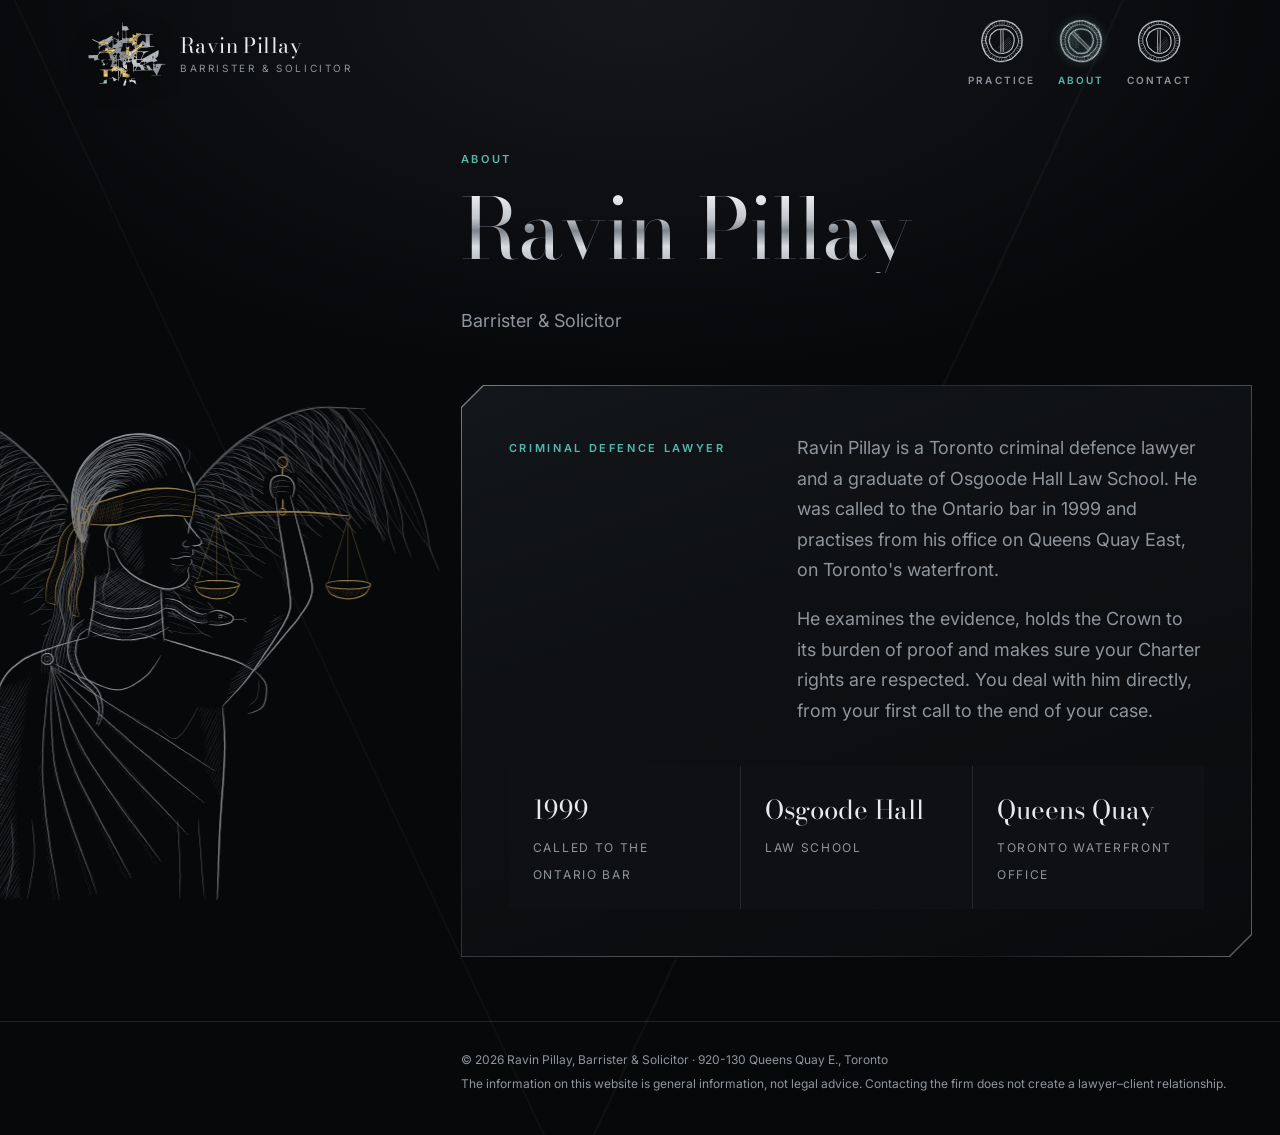
==== commit 93f457a7: "Draw the navigation knobs as pencil sketches that sketch in on load The knobs are now hand-drawn in " ====
--- a/about.html
+++ b/about.html
@@ -10,7 +10,7 @@
   <link rel="preconnect" href="https://fonts.googleapis.com">
   <link rel="preconnect" href="https://fonts.gstatic.com" crossorigin>
   <link href="https://fonts.googleapis.com/css2?family=Bodoni+Moda:opsz,wght@6..96,400;6..96,500&family=Inter:wght@400;500;600&display=swap" rel="stylesheet">
-  <link rel="stylesheet" href="assets/styles.css?v=2026-10-30s">
+  <link rel="stylesheet" href="assets/styles.css?v=2026-11-08a">
   <script>
     try {
       // Refreshing the browser always brings the visitor back to the home page
@@ -19,7 +19,7 @@
       var reloaded = nav ? nav.type === 'reload' : performance.navigation && performance.navigation.type === 1;
       var ours = sessionStorage.getItem('bfReload');
       sessionStorage.removeItem('bfReload');
-      if (reloaded && !ours && !/(^|\/)(index\.html)?$/.test(location.pathname)) location.replace('index.html?v=2026-10-30s');
+      if (reloaded && !ours && !/(^|\/)(index\.html)?$/.test(location.pathname)) location.replace('index.html?v=2026-11-08a');
     } catch (e) {}
     // Info pages: keep the text hidden until assets/type.js types it in.
     if (!/is-home/.test(document.documentElement.className) && !matchMedia('(prefers-reduced-motion: reduce)').matches)
@@ -36,14 +36,14 @@
 
   <header class="site-header">
     <div class="wrap">
-      <a class="brand" href="index.html?v=2026-10-30s" aria-label="Ravin Pillay Law, home">
+      <a class="brand" href="index.html?v=2026-11-08a" aria-label="Ravin Pillay Law, home">
         <img src="assets/logo.svg" alt="" width="190" height="157">
         <span class="brand-text"><b>Ravin Pillay</b><small>Barrister &amp; Solicitor</small></span>
       </a>
       <nav class="knobs" aria-label="Main">
-        <a class="knob" href="practice.html?v=2026-10-30s"><span class="dial" aria-hidden="true"></span><span class="knob-label">Practice</span></a>
-        <a class="knob" href="about.html?v=2026-10-30s" aria-current="page"><span class="dial" aria-hidden="true"></span><span class="knob-label">About</span></a>
-        <a class="knob" href="contact.html?v=2026-10-30s"><span class="dial" aria-hidden="true"></span><span class="knob-label">Contact</span></a>
+        <a class="knob" href="practice.html?v=2026-11-08a"><span class="dial" aria-hidden="true"><svg class="knob-sketch" viewBox="-25 -25 50 50" fill="none" stroke="currentColor" stroke-linecap="round" stroke-linejoin="round"><path d="M-17.25,14.24 L-18.93,11.61 L-20.19,8.77 L-21.11,5.84 L-21.67,2.82 L-21.96,-0.23 L-21.62,-3.28 L-20.89,-6.25 L-19.74,-9.08 L-18.21,-11.70 L-16.37,-14.11 L-14.19,-16.20 L-11.99,-18.32 L-9.31,-19.83 L-6.54,-21.22 L-3.48,-21.72 L-0.41,-22.12 L2.69,-22.01 L5.74,-21.43 L8.64,-20.35 L11.53,-19.16 L14.20,-17.49 L16.31,-15.15 L18.33,-12.77 L19.83,-10.03 L20.87,-7.11 L21.35,-4.07 L21.72,-1.04 L21.54,1.99 L21.42,5.07 L20.48,8.00 L19.06,10.72 L16.92,12.94 L14.97,15.19 L12.82,17.30 L10.55,19.42 L7.64,20.45 L4.74,21.46 L1.70,21.89 L-1.40,22.29 L-4.53,22.01 L-7.59,21.25 L-10.28,19.60 L-13.31,18.51 L-15.35,16.04 L-17.85,14.06 L-18.77,10.92 L-20.22,8.24 L-21.20,5.34" stroke-width="1.3" stroke-opacity="0.95"/><path d="M-17.74,-14.62 L-15.33,-16.80 L-12.68,-18.61 L-9.87,-20.10 L-6.90,-21.19 L-3.84,-21.94 L-0.70,-22.14 L2.41,-21.83 L5.43,-21.12 L8.31,-20.04 L11.17,-18.86 L13.88,-17.29 L16.51,-15.47 L18.85,-13.21 L20.74,-10.52 L21.78,-7.41 L22.36,-4.21 L22.65,-1.01 L22.13,2.15 L21.82,5.31 L20.78,8.31 L19.21,11.05 L17.44,13.63 L15.05,15.65 L12.74,17.69 L10.15,19.39 L7.39,20.84 L4.44,21.98 L1.31,22.81 L-1.95,23.16 L-5.16,22.47 L-8.17,21.23 L-11.01,19.74 L-13.79,18.12 L-16.00,15.79 L-18.06,13.36 L-19.54,10.56 L-20.87,7.71 L-21.67,4.67 L-22.01,1.55 L-21.32,-1.52 L-21.25,-4.59 L-21.08,-7.80 L-19.91,-10.77 L-18.59,-13.77 L-16.23,-16.04 L-14.10,-18.54 L-11.36,-20.39 L-7.94,-20.67" stroke-width="0.6" stroke-opacity="0.45"/><path d="M18.56,-0.25 L21.26,-0.28 M18.75,2.20 L20.96,2.46 M18.02,5.47 L20.22,6.14 M16.77,7.80 L19.53,9.08 M15.87,9.93 L18.26,11.42 M13.97,12.59 L16.05,14.46 M12.28,13.80 L14.06,15.81 M10.32,15.70 L11.75,17.87 M7.88,16.56 L9.24,19.41 M4.87,17.80 L5.65,20.68 M3.04,18.31 L3.49,21.04 M-0.33,18.89 L-0.37,21.23 M-2.76,18.49 L-3.18,21.30 M-5.51,17.83 L-6.38,20.67 M-7.58,17.23 L-8.59,19.54 M-9.72,15.88 L-11.08,18.10 M-12.31,14.06 L-14.04,16.04 M-13.91,12.59 L-15.67,14.18 M-15.43,10.47 L-17.65,11.97 M-16.84,7.29 L-19.50,8.45 M-18.05,5.03 L-20.75,5.78 M-18.25,2.92 L-20.90,3.34 M-18.78,-0.43 L-21.60,-0.49 M-18.22,-2.75 L-21.04,-3.17 M-18.19,-4.96 L-20.37,-5.56 M-17.02,-7.33 L-19.42,-8.36 M-15.43,-10.06 L-17.97,-11.72 M-14.05,-11.85 L-16.25,-13.71 M-12.47,-13.98 L-14.22,-15.95 M-9.74,-15.98 L-11.01,-18.06 M-7.62,-16.65 L-8.98,-19.61 M-5.44,-17.97 L-6.21,-20.51 M-2.36,-18.52 L-2.74,-21.49 M0.12,-18.48 L0.14,-21.40 M2.31,-18.22 L2.72,-21.50 M5.42,-17.54 L6.37,-20.62 M7.36,-16.89 L8.49,-19.48 M10.00,-15.76 L11.33,-17.87 M11.73,-14.16 L13.73,-16.57 M14.09,-12.07 L16.22,-13.89 M15.46,-9.92 L17.89,-11.48 M16.77,-8.11 L19.07,-9.22 M17.87,-5.13 L20.49,-5.88 M18.65,-2.71 L21.10,-3.07" stroke-width=".55" stroke-opacity=".7"/><path d="M-17.14,3.19 L-17.60,0.75 L-17.75,-1.75 L-17.51,-4.27 L-16.76,-6.69 L-15.57,-8.93 L-14.00,-10.91 L-12.27,-12.71 L-10.34,-14.27 L-8.23,-15.58 L-5.91,-16.45 L-3.55,-17.13 L-1.09,-17.18 L1.34,-17.25 L3.73,-16.80 L6.07,-16.15 L8.48,-15.51 L10.75,-14.38 L12.54,-12.61 L14.36,-10.86 L15.53,-8.61 L16.48,-6.30 L17.25,-3.94 L17.83,-1.49 L17.92,1.03 L17.18,3.45 L16.44,5.80 L15.14,7.89 L13.76,9.85 L12.59,12.02 L10.62,13.47 L8.72,15.00 L6.62,16.30 L4.40,17.61 L1.88,18.00 L-0.66,17.72 L-3.18,17.69 L-5.56,16.85 L-7.86,15.87 L-9.95,14.52 L-12.15,13.26 L-13.68,11.24 L-14.62,8.90 L-15.47,6.65 L-16.30,4.42 L-16.91,2.11 L-17.88,-0.30 L-17.47,-2.78 L-16.51,-5.08" stroke-width="1" stroke-opacity="0.85"/><path d="M7.39,-11.37 L8.92,-10.23 L10.31,-8.92 L11.51,-7.42 L12.44,-5.74 L13.02,-3.91 L13.27,-2.02 L13.23,-0.14 L12.83,1.68 L12.51,3.47 L11.96,5.21 L11.29,6.94 L10.37,8.60 L9.10,10.00 L7.62,11.20 L6.00,12.20 L4.21,12.84 L2.36,13.25 L0.48,13.57 L-1.41,13.39 L-3.31,13.21 L-5.07,12.47 L-6.67,11.48 L-8.02,10.18 L-9.44,9.03 L-10.68,7.67 L-11.53,6.03 L-12.38,4.40 L-13.37,2.73 L-13.63,0.83 L-13.86,-1.11 L-12.97,-2.91 L-13.01,-4.91 L-12.14,-6.66 L-10.94,-8.18 L-9.41,-9.36 L-8.02,-10.60 L-6.52,-11.72 L-4.72,-12.28 L-2.85,-12.40 L-1.09,-12.75 L0.70,-12.82 L2.60,-13.16 L4.46,-12.77 L6.13,-11.87 L7.91,-11.15 L9.08,-9.60 L10.73,-8.55 L11.70,-6.89" stroke-width="1.15" stroke-opacity="0.95"/><path d="M-9.74,8.19 L-10.78,6.70 L-11.51,5.05 L-12.05,3.35 L-12.46,1.60 L-12.78,-0.19 L-12.97,-2.06 L-12.91,-4.00 L-12.25,-5.82 L-11.19,-7.43 L-9.97,-8.90 L-8.57,-10.20 L-7.03,-11.32 L-5.30,-12.09 L-3.56,-12.84 L-1.68,-13.13 L0.20,-12.82 L2.00,-12.50 L3.67,-11.80 L5.26,-11.05 L6.89,-10.36 L8.61,-9.63 L9.84,-8.26 L11.00,-6.83 L11.91,-5.21 L12.54,-3.46 L13.03,-1.66 L13.18,0.21 L13.33,2.14 L12.83,3.99 L11.95,5.70 L11.23,7.48 L9.70,8.69 L8.18,9.76 L6.56,10.59 L5.03,11.52 L3.35,12.14 L1.59,12.55 L-0.21,12.56 L-1.91,11.89 L-3.72,11.91 L-5.51,11.54 L-7.32,10.98 L-8.74,9.75 L-10.26,8.58 L-11.63,7.20 L-12.13,5.29 L-12.42,3.42 L-13.25,1.67" stroke-width="0.5" stroke-opacity="0.4"/><path d="M-1.34,-11.60 L-1.21,0.00 L-1.31,11.60" stroke-width="0.95" stroke-opacity="0.9"/><path d="M1.13,-11.60 L1.29,0.00 L1.35,11.60" stroke-width="0.95" stroke-opacity="0.9"/><path d="M-4.11,7.77 L7.77,-3.93 M-2.29,8.70 L8.70,-2.56 M-0.63,9.48 L9.48,-0.82 M0.91,10.06 L10.06,0.84 M3.00,10.35 L10.35,3.16 M6.03,9.98 L9.98,6.15" stroke-width=".45" stroke-opacity=".55"/></svg></span><span class="knob-label">Practice</span></a>
+        <a class="knob" href="about.html?v=2026-11-08a" aria-current="page"><span class="dial" aria-hidden="true"><svg class="knob-sketch" viewBox="-25 -25 50 50" fill="none" stroke="currentColor" stroke-linecap="round" stroke-linejoin="round"><path d="M-20.91,-5.60 L-19.92,-8.50 L-18.58,-11.27 L-16.88,-13.84 L-14.80,-16.14 L-12.36,-18.05 L-9.65,-19.55 L-6.80,-20.73 L-3.83,-21.61 L-0.74,-22.06 L2.40,-22.13 L5.53,-21.65 L8.54,-20.67 L11.45,-19.40 L13.90,-17.36 L16.08,-15.11 L17.98,-12.63 L19.59,-9.96 L20.70,-7.06 L21.53,-4.08 L21.66,-0.98 L21.84,2.11 L21.16,5.13 L20.11,8.03 L18.94,10.88 L17.17,13.41 L15.05,15.65 L12.97,18.02 L10.41,19.89 L7.43,20.96 L4.48,22.20 L1.28,22.32 L-1.87,22.09 L-5.00,21.73 L-7.86,20.38 L-10.73,19.19 L-13.20,17.32 L-15.59,15.35 L-17.79,13.14 L-19.20,10.35 L-19.98,7.35 L-20.97,4.49 L-21.94,1.52 L-21.28,-1.55 L-21.61,-4.71 L-20.53,-7.64 L-19.31,-10.49 L-17.85,-13.28 L-15.54,-15.41" stroke-width="1.3" stroke-opacity="0.95"/><path d="M-10.15,-19.63 L-7.37,-20.84 L-4.43,-21.63 L-1.43,-22.10 L1.62,-22.24 L4.71,-22.06 L7.83,-21.60 L10.78,-20.44 L13.51,-18.80 L15.83,-16.65 L17.76,-14.15 L19.11,-11.33 L20.25,-8.51 L21.30,-5.67 L21.78,-2.69 L22.15,0.33 L21.72,3.33 L21.08,6.29 L20.02,9.11 L18.59,11.78 L16.93,14.33 L15.19,16.94 L12.75,18.90 L10.13,20.66 L7.29,22.14 L4.14,22.63 L0.97,22.46 L-2.10,22.24 L-5.05,21.42 L-8.03,20.74 L-10.83,19.50 L-13.26,17.65 L-15.62,15.73 L-17.22,13.13 L-19.17,10.82 L-20.41,8.07 L-21.71,5.29 L-23.01,2.34 L-23.02,-0.83 L-23.22,-4.07 L-22.08,-7.10 L-20.27,-9.76 L-18.48,-12.27 L-16.55,-14.62 L-14.46,-16.84 L-12.08,-18.77 L-9.30,-20.04 L-6.33,-20.68 L-3.54,-22.02" stroke-width="0.6" stroke-opacity="0.45"/><path d="M18.52,-0.33 L21.65,-0.39 M18.23,2.47 L21.08,2.85 M17.79,5.04 L20.83,5.90 M17.07,7.51 L19.69,8.66 M15.36,9.99 L17.98,11.69 M14.50,11.92 L16.36,13.45 M12.07,14.49 L13.79,16.56 M9.84,15.97 L11.33,18.39 M7.52,16.96 L8.78,19.80 M5.33,18.11 L6.03,20.50 M2.99,18.29 L3.50,21.39 M-0.19,18.45 L-0.23,21.70 M-2.51,18.38 L-2.91,21.28 M-5.40,17.83 L-6.16,20.35 M-7.95,16.51 L-9.25,19.22 M-9.91,15.60 L-11.32,17.82 M-12.04,14.06 L-13.88,16.20 M-13.91,12.39 L-15.85,14.11 M-15.94,9.97 L-18.20,11.38 M-17.30,7.46 L-19.70,8.49 M-17.61,5.24 L-20.76,6.18 M-18.62,2.62 L-21.45,3.02 M-18.56,0.47 L-21.27,0.54 M-18.45,-3.10 L-20.95,-3.52 M-17.66,-5.59 L-20.53,-6.49 M-16.51,-7.98 L-19.01,-9.19 M-15.98,-9.95 L-18.42,-11.47 M-14.11,-11.87 L-16.35,-13.75 M-12.16,-13.90 L-14.15,-16.18 M-10.08,-15.37 L-11.81,-18.01 M-7.26,-17.04 L-8.38,-19.69 M-4.98,-18.23 L-5.62,-20.57 M-2.88,-18.27 L-3.31,-20.95 M0.24,-18.86 L0.27,-21.47 M2.89,-18.53 L3.29,-21.03 M4.86,-17.96 L5.56,-20.55 M7.48,-17.29 L8.54,-19.74 M10.48,-15.43 L11.94,-17.58 M12.27,-13.90 L14.15,-16.03 M13.59,-12.34 L15.93,-14.46 M15.75,-9.59 L18.38,-11.20 M17.11,-7.63 L19.37,-8.63 M17.83,-5.40 L20.39,-6.17 M18.11,-2.99 L21.37,-3.53" stroke-width=".55" stroke-opacity=".7"/><path d="M4.93,-16.70 L7.22,-15.93 L9.37,-14.80 L11.33,-13.37 L13.13,-11.72 L14.69,-9.84 L16.07,-7.79 L17.15,-5.54 L17.77,-3.12 L17.98,-0.63 L17.63,1.84 L16.99,4.20 L16.17,6.48 L15.04,8.61 L13.57,10.50 L12.20,12.50 L10.32,14.03 L8.30,15.35 L6.10,16.37 L3.81,17.20 L1.40,17.58 L-1.05,17.58 L-3.56,17.73 L-5.93,16.91 L-8.18,15.86 L-10.29,14.57 L-12.09,12.89 L-13.77,11.10 L-15.05,9.02 L-15.86,6.73 L-16.68,4.48 L-17.33,2.15 L-17.42,-0.27 L-17.27,-2.68 L-16.63,-5.01 L-16.12,-7.43 L-14.69,-9.43 L-13.51,-11.59 L-11.69,-13.25 L-10.07,-15.24 L-7.65,-16.03 L-5.35,-16.92 L-2.88,-17.02 L-0.50,-17.39 L1.85,-16.77 L4.35,-17.14 L6.57,-16.11 L8.70,-14.97 L10.64,-13.57" stroke-width="1" stroke-opacity="0.85"/><path d="M-1.80,13.14 L-3.58,12.74 L-5.31,12.16 L-6.90,11.28 L-8.36,10.19 L-9.63,8.90 L-10.73,7.48 L-11.79,6.00 L-12.78,4.42 L-13.38,2.65 L-13.82,0.80 L-13.76,-1.10 L-13.37,-2.95 L-12.77,-4.74 L-11.79,-6.33 L-10.98,-8.01 L-9.63,-9.30 L-8.12,-10.36 L-6.65,-11.41 L-4.93,-12.00 L-3.21,-12.46 L-1.48,-12.89 L0.31,-13.15 L2.14,-13.20 L4.06,-13.19 L5.85,-12.54 L7.35,-11.37 L8.91,-10.33 L10.02,-8.82 L11.60,-7.66 L12.52,-5.99 L12.70,-4.05 L13.20,-2.28 L12.79,-0.43 L13.12,1.37 L13.02,3.21 L12.26,4.89 L11.49,6.54 L10.37,7.96 L9.65,9.79 L8.08,10.85 L6.55,11.90 L4.92,12.86 L3.11,13.42 L1.21,13.45 L-0.64,13.34 L-2.47,13.19 L-4.07,12.15 L-5.89,11.87" stroke-width="1.15" stroke-opacity="0.95"/><path d="M-3.99,-12.83 L-2.23,-13.33 L-0.40,-13.45 L1.41,-13.16 L3.09,-12.48 L4.68,-11.76 L6.17,-10.91 L7.64,-10.03 L8.95,-8.92 L10.11,-7.65 L10.99,-6.17 L11.72,-4.63 L12.19,-2.98 L12.79,-1.33 L13.11,0.42 L13.18,2.24 L12.89,4.05 L12.22,5.76 L11.34,7.37 L10.09,8.71 L8.81,10.00 L7.47,11.24 L5.87,12.14 L4.11,12.65 L2.33,12.97 L0.54,12.85 L-1.15,12.21 L-2.80,11.96 L-4.54,11.85 L-6.07,11.06 L-7.54,10.17 L-8.92,9.13 L-9.85,7.66 L-10.83,6.27 L-12.30,5.04 L-13.04,3.36 L-13.22,1.55 L-13.35,-0.26 L-13.50,-2.12 L-13.11,-3.94 L-11.71,-5.34 L-11.16,-7.06 L-10.27,-8.65 L-8.71,-9.64 L-7.33,-10.74 L-5.72,-11.46 L-4.05,-11.96 L-2.42,-12.53 L-0.66,-12.03" stroke-width="0.5" stroke-opacity="0.4"/><path d="M-1.18,-11.60 L-1.30,0.00 L-1.49,11.60" stroke-width="0.95" stroke-opacity="0.9"/><path d="M1.24,-11.60 L1.37,0.00 L1.14,11.60" stroke-width="0.95" stroke-opacity="0.9"/><path d="M-3.68,7.77 L7.77,-3.60 M-2.53,8.70 L8.70,-2.24 M-0.72,9.48 L9.48,-1.04 M0.96,10.06 L10.06,1.40 M3.47,10.35 L10.35,3.18 M5.93,9.98 L9.98,6.39" stroke-width=".45" stroke-opacity=".55"/></svg></span><span class="knob-label">About</span></a>
+        <a class="knob" href="contact.html?v=2026-11-08a"><span class="dial" aria-hidden="true"><svg class="knob-sketch" viewBox="-25 -25 50 50" fill="none" stroke="currentColor" stroke-linecap="round" stroke-linejoin="round"><path d="M-21.43,5.16 L-21.95,2.17 L-22.08,-0.86 L-21.87,-3.90 L-21.21,-6.89 L-20.10,-9.75 L-18.60,-12.44 L-16.70,-14.85 L-14.41,-16.89 L-11.85,-18.53 L-9.13,-19.85 L-6.29,-20.79 L-3.37,-21.42 L-0.40,-21.71 L2.58,-21.59 L5.51,-21.01 L8.42,-20.24 L11.07,-18.83 L13.49,-17.05 L15.88,-15.22 L17.66,-12.78 L19.40,-10.32 L20.98,-7.69 L21.87,-4.75 L22.34,-1.71 L22.21,1.36 L21.98,4.43 L20.69,7.24 L19.52,10.02 L18.11,12.70 L15.95,14.84 L13.92,17.07 L11.24,18.48 L8.70,20.08 L5.88,21.15 L2.92,21.67 L-0.08,21.73 L-3.09,21.73 L-5.98,20.87 L-8.79,19.88 L-11.69,18.90 L-14.10,17.03 L-16.24,14.88 L-18.20,12.57 L-20.33,10.24 L-20.91,7.14 L-21.74,4.21 L-22.13,1.19 L-22.19,-1.86" stroke-width="1.3" stroke-opacity="0.95"/><path d="M13.11,17.60 L10.63,19.29 L8.00,20.83 L5.18,22.14 L2.14,22.94 L-1.01,23.09 L-4.14,22.64 L-7.07,21.49 L-9.89,20.24 L-12.50,18.61 L-15.01,16.83 L-17.00,14.49 L-18.53,11.85 L-19.65,9.06 L-20.75,6.31 L-21.61,3.45 L-22.07,0.47 L-22.31,-2.59 L-21.87,-5.64 L-21.11,-8.66 L-19.67,-11.42 L-18.04,-14.08 L-15.86,-16.32 L-13.50,-18.36 L-10.92,-20.12 L-8.00,-21.23 L-4.92,-21.66 L-1.90,-21.85 L1.10,-21.98 L4.04,-21.35 L7.10,-21.16 L9.75,-19.64 L12.54,-18.42 L15.09,-16.71 L17.09,-14.38 L19.42,-12.24 L20.69,-9.38 L22.58,-6.71 L23.15,-3.55 L23.12,-0.35 L22.29,2.73 L21.91,5.79 L20.35,8.49 L19.47,11.47 L17.53,13.87 L15.08,15.71 L12.59,17.35 L10.37,19.40 L7.52,20.34" stroke-width="0.6" stroke-opacity="0.45"/><path d="M18.86,-0.46 L21.62,-0.53 M18.68,2.39 L21.34,2.73 M17.87,5.26 L20.66,6.08 M16.97,7.70 L19.69,8.93 M15.58,9.72 L17.98,11.22 M14.23,11.77 L16.53,13.67 M12.49,14.04 L14.28,16.05 M9.65,15.65 L11.36,18.42 M7.28,16.90 L8.46,19.63 M5.09,17.59 L5.92,20.46 M2.35,18.34 L2.75,21.42 M-0.34,18.71 L-0.39,21.53 M-2.44,18.51 L-2.82,21.39 M-5.47,17.57 L-6.35,20.42 M-8.16,16.96 L-9.29,19.31 M-9.78,15.99 L-11.17,18.27 M-12.36,13.74 L-14.51,16.13 M-13.94,12.20 L-16.23,14.20 M-15.69,10.37 L-17.91,11.84 M-16.83,7.53 L-19.81,8.86 M-18.20,4.94 L-20.73,5.63 M-18.37,2.84 L-21.39,3.31 M-18.68,-0.01 L-21.31,-0.01 M-18.35,-2.90 L-20.87,-3.29 M-18.14,-5.11 L-20.78,-5.85 M-16.88,-7.46 L-19.60,-8.66 M-15.74,-10.20 L-17.96,-11.65 M-13.87,-12.58 L-16.05,-14.56 M-11.92,-14.36 L-13.72,-16.54 M-10.25,-15.59 L-11.72,-17.83 M-7.30,-17.01 L-8.34,-19.44 M-5.35,-17.84 L-6.17,-20.58 M-2.22,-18.58 L-2.57,-21.47 M-0.47,-18.41 L-0.54,-21.27 M2.57,-18.49 L2.97,-21.36 M5.27,-18.03 L6.08,-20.80 M7.55,-16.72 L8.82,-19.52 M10.51,-15.47 L12.01,-17.68 M12.14,-14.10 L14.08,-16.35 M14.05,-12.31 L16.32,-14.30 M15.62,-9.65 L18.35,-11.34 M16.63,-7.94 L19.41,-9.27 M17.97,-5.52 L20.21,-6.21 M18.19,-2.81 L21.02,-3.25" stroke-width=".55" stroke-opacity=".7"/><path d="M-15.90,-7.07 L-14.77,-9.29 L-13.29,-11.29 L-11.52,-13.04 L-9.55,-14.56 L-7.45,-15.92 L-5.16,-17.00 L-2.72,-17.77 L-0.16,-18.03 L2.40,-17.78 L4.89,-17.22 L7.25,-16.24 L9.48,-15.03 L11.56,-13.57 L13.26,-11.68 L14.60,-9.55 L15.71,-7.32 L16.63,-5.02 L17.09,-2.59 L17.34,-0.13 L17.41,2.37 L16.68,4.76 L16.14,7.23 L14.94,9.45 L13.20,11.28 L11.60,13.20 L9.77,14.99 L7.50,16.14 L5.16,17.15 L2.69,17.92 L0.11,17.89 L-2.44,17.74 L-4.76,16.58 L-7.05,15.68 L-9.57,15.08 L-11.25,13.13 L-12.91,11.31 L-14.61,9.50 L-15.24,7.05 L-16.17,4.84 L-17.42,2.59 L-17.51,0.08 L-17.75,-2.47 L-17.23,-4.97 L-15.95,-7.20 L-15.24,-9.70 L-13.38,-11.49 L-12.06,-13.81 L-9.81,-15.13" stroke-width="1" stroke-opacity="0.85"/><path d="M-11.57,-6.83 L-10.62,-8.44 L-9.36,-9.82 L-7.91,-11.01 L-6.32,-12.00 L-4.61,-12.75 L-2.84,-13.42 L-0.97,-13.77 L0.93,-13.77 L2.81,-13.43 L4.53,-12.66 L6.20,-11.84 L7.61,-10.65 L9.00,-9.50 L10.29,-8.22 L11.21,-6.66 L12.28,-5.16 L12.70,-3.38 L13.01,-1.59 L13.11,0.22 L13.10,2.04 L12.85,3.87 L12.22,5.62 L11.54,7.38 L10.44,8.92 L9.02,10.17 L7.67,11.52 L5.88,12.20 L4.21,13.09 L2.31,13.22 L0.48,13.78 L-1.37,13.16 L-3.20,12.98 L-4.98,12.48 L-6.38,11.20 L-7.79,10.13 L-9.09,8.94 L-10.50,7.80 L-11.53,6.31 L-12.27,4.65 L-12.82,2.92 L-12.94,1.12 L-13.69,-0.71 L-13.60,-2.62 L-12.55,-4.27 L-12.24,-6.16 L-11.17,-7.72 L-10.47,-9.62 L-8.52,-10.33" stroke-width="1.15" stroke-opacity="0.95"/><path d="M12.01,-3.59 L12.36,-1.85 L12.63,-0.08 L12.73,1.73 L12.70,3.61 L12.34,5.50 L11.51,7.23 L10.39,8.80 L8.93,10.05 L7.26,10.97 L5.62,11.86 L3.86,12.43 L2.04,12.75 L0.22,12.80 L-1.58,12.57 L-3.38,12.38 L-5.02,11.61 L-6.59,10.74 L-7.95,9.59 L-9.52,8.64 L-10.74,7.27 L-12.07,5.88 L-13.01,4.19 L-13.41,2.30 L-13.48,0.37 L-13.08,-1.50 L-12.84,-3.36 L-12.18,-5.12 L-11.16,-6.68 L-10.16,-8.24 L-8.84,-9.54 L-7.18,-10.37 L-5.77,-11.53 L-3.89,-11.65 L-2.25,-12.33 L-0.47,-12.32 L1.32,-12.72 L3.28,-13.08 L5.08,-12.45 L6.95,-11.90 L8.68,-10.94 L9.65,-9.13 L10.50,-7.44 L11.97,-6.15 L12.63,-4.36 L12.42,-2.40 L13.15,-0.64 L12.51,1.17 L12.72,3.04" stroke-width="0.5" stroke-opacity="0.4"/><path d="M-1.31,-11.60 L-1.57,0.00 L-1.36,11.60" stroke-width="0.95" stroke-opacity="0.9"/><path d="M1.46,-11.60 L1.39,0.00 L1.14,11.60" stroke-width="0.95" stroke-opacity="0.9"/><path d="M-3.93,7.77 L7.77,-4.10 M-1.98,8.70 L8.70,-2.14 M-0.76,9.48 L9.48,-1.01 M1.03,10.06 L10.06,1.25 M3.44,10.35 L10.35,3.13 M6.07,9.98 L9.98,6.24" stroke-width=".45" stroke-opacity=".55"/></svg></span><span class="knob-label">Contact</span></a>
       </nav>
     </div>
   </header>
@@ -81,9 +81,9 @@
     </div>
   </footer>
 
-  <script src="assets/site.js?v=2026-10-30s"></script>
-  <script src="assets/type.js?v=2026-10-30s"></script>
-  <script src="assets/lady-justice-data.js?v=2026-10-30s"></script>
-  <script src="assets/lady-justice.js?v=2026-10-30s"></script>
+  <script src="assets/site.js?v=2026-11-08a"></script>
+  <script src="assets/type.js?v=2026-11-08a"></script>
+  <script src="assets/lady-justice-data.js?v=2026-11-08a"></script>
+  <script src="assets/lady-justice.js?v=2026-11-08a"></script>
 </body>
 </html>
--- a/assets/styles.css
+++ b/assets/styles.css
@@ -87,35 +87,17 @@
   text-decoration: none;
   -webkit-tap-highlight-color: transparent;
 }
-/* A machined knob seen from the front: knurled rim, black band, polished face with a cut groove. */
+/* A machined knob drawn in pencil, like Lady Justice (the sketch is generated by
+   tools/build_pages.py and drawn in on page load by assets/site.js). */
 .dial {
   position: relative;
   width: 46px;
   height: 46px;
-  border-radius: 50%;
-  background: repeating-conic-gradient(#eef0f2 0deg 2.5deg, #5d636a 2.5deg 5deg);
-  box-shadow: 0 8px 16px rgba(0, 0, 0, .65), 0 0 0 1px rgba(0, 0, 0, .8), inset 0 0 0 1px rgba(255, 255, 255, .25);
+  color: var(--steel);
   transform: rotate(0deg);
-  transition: transform .55s cubic-bezier(.4, 0, .2, 1), box-shadow .3s;
-}
-.dial::before {
-  content: "";
-  position: absolute;
-  inset: 5px;
-  border-radius: 50%;
-  background: radial-gradient(circle at 50% 30%, #2a2d31, #08090a 70%);
-  box-shadow: inset 0 1px 1px rgba(255, 255, 255, .2), inset 0 -1px 2px rgba(0, 0, 0, .8);
-}
-.dial::after {
-  content: "";
-  position: absolute;
-  inset: 9px;
-  border-radius: 50%;
-  background:
-    linear-gradient(90deg, transparent 46%, rgba(0, 0, 0, .7) 46% 54%, transparent 54%),
-    conic-gradient(from 210deg, #fafbfc, #8e949a 16%, #f1f3f4 30%, #5f656b 48%, #e9ecee 64%, #858b91 80%, #fafbfc);
-  box-shadow: inset 0 0 0 1px rgba(0, 0, 0, .55), inset 0 2px 3px rgba(255, 255, 255, .6);
-}
+  transition: transform .55s cubic-bezier(.4, 0, .2, 1), filter .3s;
+}
+.knob-sketch { display: block; width: 100%; height: 100%; overflow: visible; }
 .knob-label {
   font-size: 10px;
   font-weight: 600;
@@ -133,13 +115,13 @@
 .knob:focus-visible .dial { transform: rotate(30deg); }
 .knob:focus-visible .knob-label { color: var(--text); }
 .knob:focus-visible { outline: none; }
-.knob:focus-visible .dial { box-shadow: 0 0 0 2px var(--bg), 0 0 0 3px var(--teal); }
+.knob:focus-visible .dial { outline: 1px solid var(--teal); outline-offset: 3px; border-radius: 50%; }
 .knob[aria-current="page"] .dial,
 .knob[aria-current="page"]:hover .dial,
 .knob[aria-current="page"]:focus-visible .dial {
   transform: rotate(135deg);
   animation: knob-on .8s cubic-bezier(.4, 0, .2, 1) backwards;
-  box-shadow: 0 8px 16px rgba(0, 0, 0, .65), 0 0 0 1px rgba(0, 0, 0, .8), 0 0 14px rgba(85, 185, 174, .45);
+  filter: drop-shadow(0 0 5px rgba(85, 185, 174, .55));
 }
 .knob[aria-current="page"] .knob-label { color: var(--teal); }
 /* arriving from a knob click: it was already turned on the previous page */
